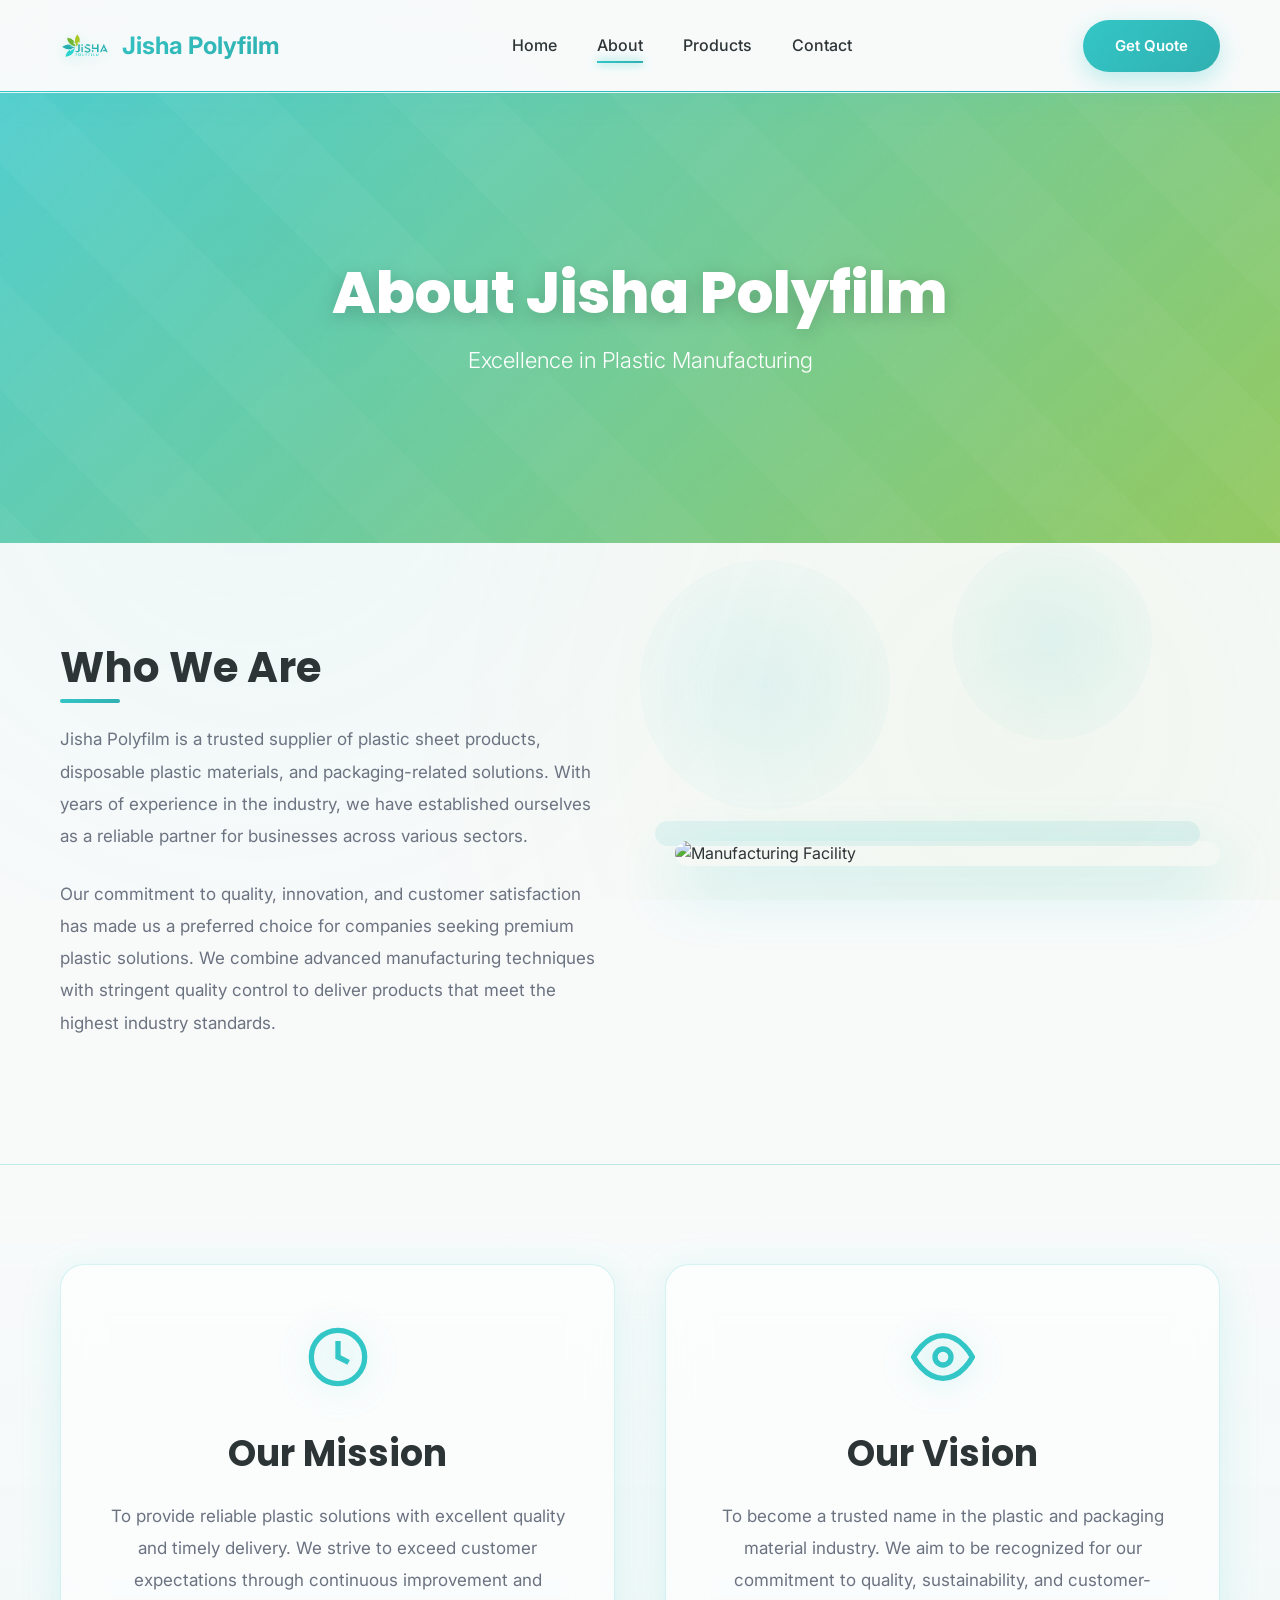
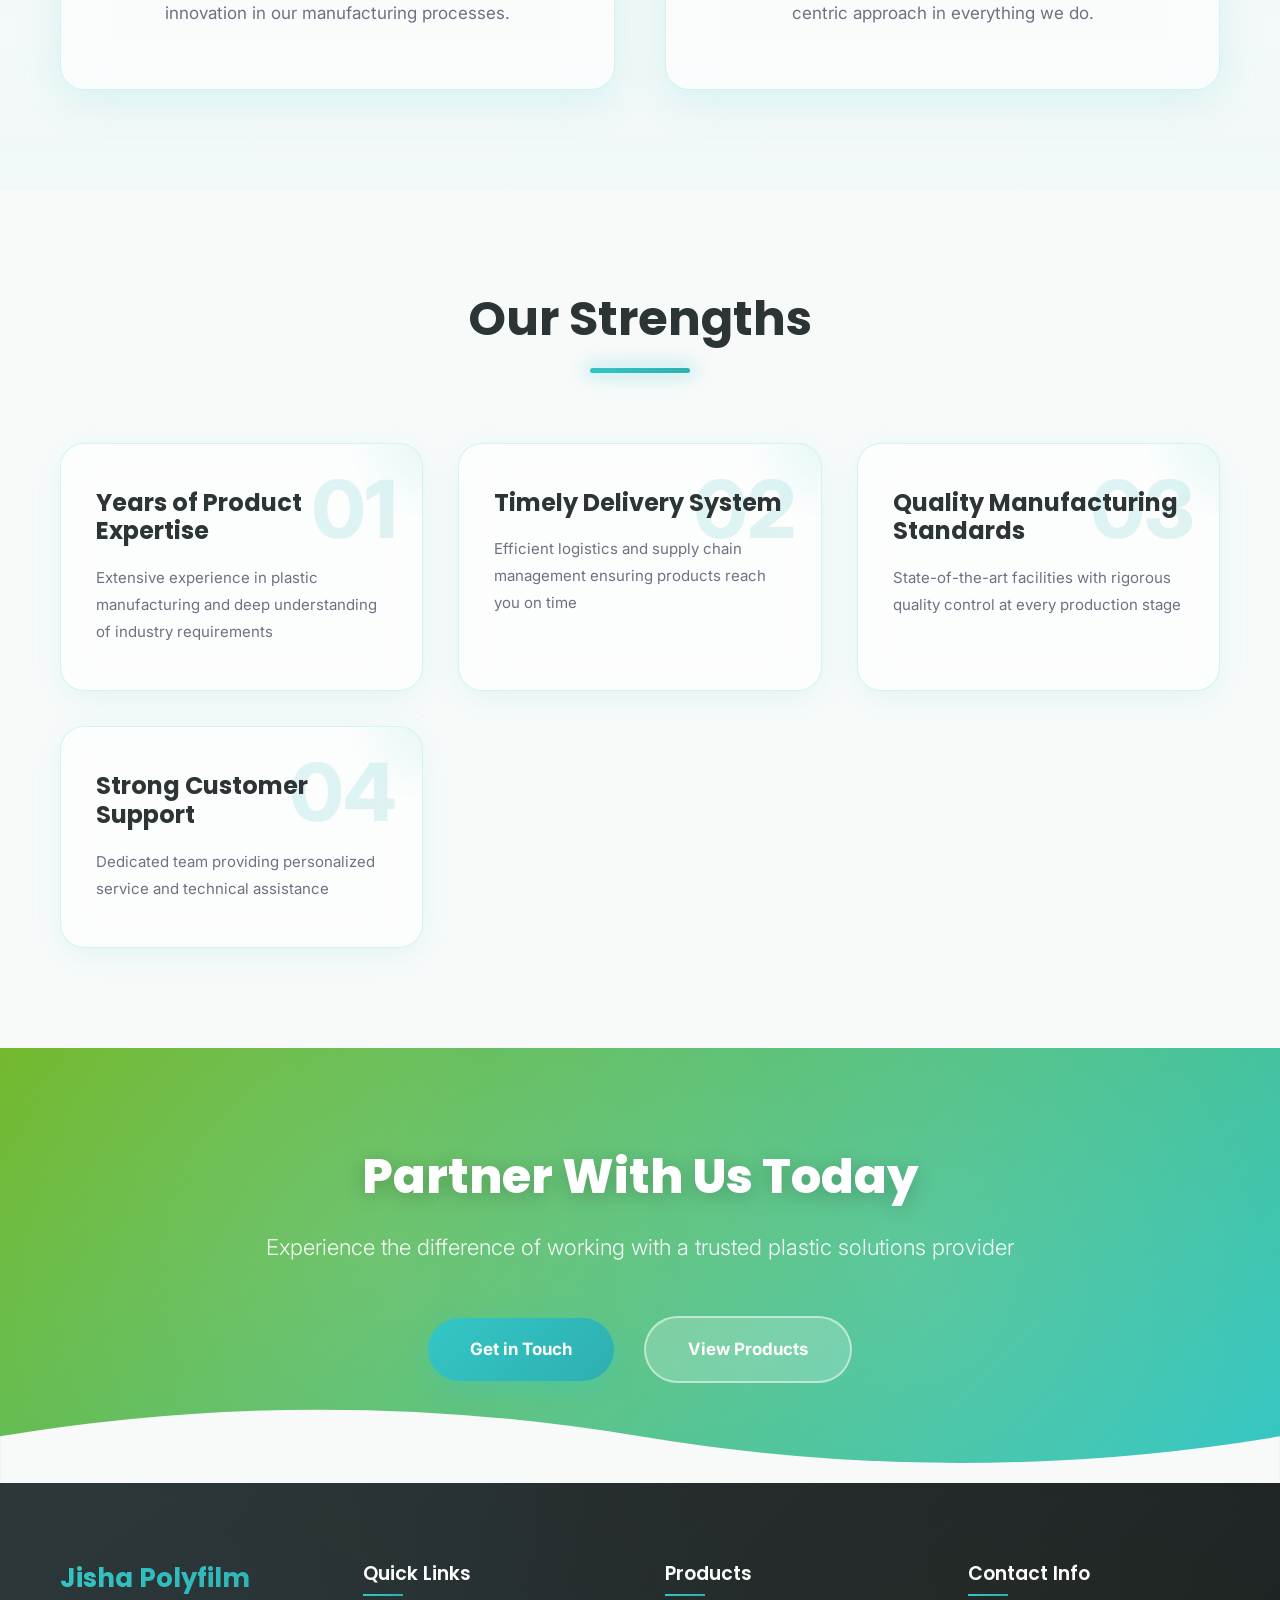
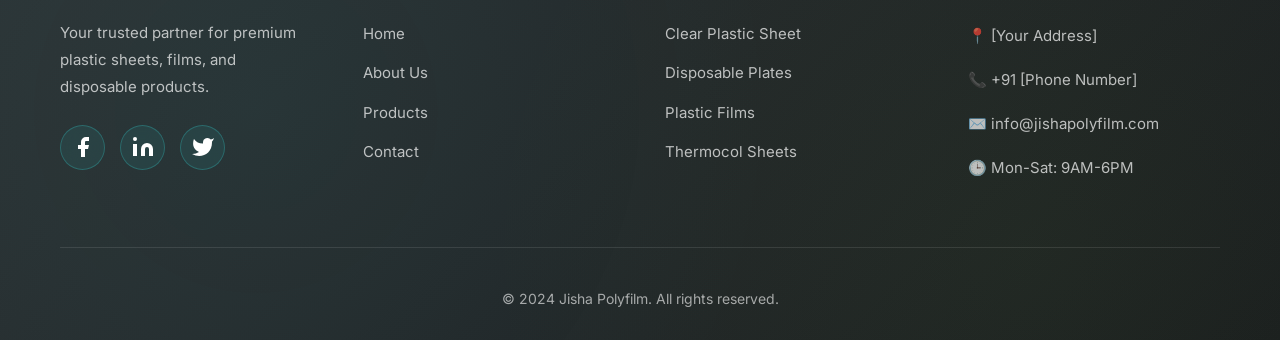
==== about.html @ 2f0fa909 "first commit" ====
<!DOCTYPE html>
<html lang="en">
<head>
    <meta charset="UTF-8">
    <meta name="viewport" content="width=device-width, initial-scale=1.0">
    <meta name="description" content="About Jisha Polyfilm - Trusted supplier of plastic sheets and disposable products">
    <title>About Us - Jisha Polyfilm</title>
    <link rel="stylesheet" href="css/style.css">
    <link rel="preconnect" href="https://fonts.googleapis.com">
    <link rel="preconnect" href="https://fonts.gstatic.com" crossorigin>
    <link href="https://fonts.googleapis.com/css2?family=Poppins:wght@300;400;500;600;700&family=Inter:wght@300;400;500;600&display=swap" rel="stylesheet">
</head>
<body>
    <!-- Floating Background Shapes -->
    <div class="floating-shapes">
        <div class="shape"></div>
        <div class="shape"></div>
        <div class="shape"></div>
    </div>

    <!-- Header -->
    <header class="header" id="header">
        <div class="container">
            <div class="nav-wrapper">
                <div class="logo">
                    <img src="images/logo.png" alt="Jisha Polyfilm Logo">
                    <span>Jisha Polyfilm</span>
                </div>
                <nav class="nav" id="nav">
                    <ul class="nav-list">
                        <li><a href="index.html">Home</a></li>
                        <li><a href="about.html" class="active">About</a></li>
                        <li><a href="products.html">Products</a></li>
                        <li><a href="contact.html">Contact</a></li>
                    </ul>
                </nav>
                <a href="contact.html" class="btn btn-primary">Get Quote</a>
                <button class="mobile-toggle" id="mobileToggle">
                    <span></span>
                    <span></span>
                    <span></span>
                </button>
            </div>
        </div>
    </header>

    <!-- About Banner -->
    <section class="page-banner">
        <div class="banner-overlay"></div>
        <div class="container">
            <h1 class="banner-title">About Jisha Polyfilm</h1>
            <p class="banner-subtitle">Excellence in Plastic Manufacturing</p>
        </div>
    </section>

    <!-- Company Introduction -->
    <section class="about-intro section">
        <div class="container">
            <div class="about-intro-content">
                <div class="about-intro-text">
                    <h2>Who We Are</h2>
                    <p>Jisha Polyfilm is a trusted supplier of plastic sheet products, disposable plastic materials, and packaging-related solutions. With years of experience in the industry, we have established ourselves as a reliable partner for businesses across various sectors.</p>
                    <p>Our commitment to quality, innovation, and customer satisfaction has made us a preferred choice for companies seeking premium plastic solutions. We combine advanced manufacturing techniques with stringent quality control to deliver products that meet the highest industry standards.</p>
                </div>
                <div class="about-intro-image">
                    <img src="https://images.unsplash.com/photo-1581091226825-a6a2a5aee158?w=600&h=400&fit=crop" alt="Manufacturing Facility" loading="lazy">
                </div>
            </div>
        </div>
    </section>

    <!-- Mission Section -->
    <section class="mission-section section section-gray">
        <div class="container">
            <div class="mission-vision-grid">
                <div class="mission-card">
                    <div class="mv-icon">
                        <svg width="64" height="64" viewBox="0 0 24 24" fill="none" stroke="currentColor" stroke-width="2">
                            <circle cx="12" cy="12" r="10"/>
                            <path d="M12 6v6l4 2"/>
                        </svg>
                    </div>
                    <h2>Our Mission</h2>
                    <p>To provide reliable plastic solutions with excellent quality and timely delivery. We strive to exceed customer expectations through continuous improvement and innovation in our manufacturing processes.</p>
                </div>
                <div class="mission-card">
                    <div class="mv-icon">
                        <svg width="64" height="64" viewBox="0 0 24 24" fill="none" stroke="currentColor" stroke-width="2">
                            <path d="M1 12s4-8 11-8 11 8 11 8-4 8-11 8-11-8-11-8z"/>
                            <circle cx="12" cy="12" r="3"/>
                        </svg>
                    </div>
                    <h2>Our Vision</h2>
                    <p>To become a trusted name in the plastic and packaging material industry. We aim to be recognized for our commitment to quality, sustainability, and customer-centric approach in everything we do.</p>
                </div>
            </div>
        </div>
    </section>

    <!-- Company Strengths -->
    <section class="strengths-section section">
        <div class="container">
            <div class="section-header">
                <h2 class="section-title">Our Strengths</h2>
                <div class="section-divider"></div>
            </div>
            <div class="strengths-grid">
                <div class="strength-card">
                    <div class="strength-number">01</div>
                    <h3>Years of Product Expertise</h3>
                    <p>Extensive experience in plastic manufacturing and deep understanding of industry requirements</p>
                </div>
                <div class="strength-card">
                    <div class="strength-number">02</div>
                    <h3>Timely Delivery System</h3>
                    <p>Efficient logistics and supply chain management ensuring products reach you on time</p>
                </div>
                <div class="strength-card">
                    <div class="strength-number">03</div>
                    <h3>Quality Manufacturing Standards</h3>
                    <p>State-of-the-art facilities with rigorous quality control at every production stage</p>
                </div>
                <div class="strength-card">
                    <div class="strength-number">04</div>
                    <h3>Strong Customer Support</h3>
                    <p>Dedicated team providing personalized service and technical assistance</p>
                </div>
            </div>
        </div>
    </section>

    <!-- CTA Section -->
    <section class="cta-section">
        <div class="container">
            <div class="cta-content">
                <h2>Partner With Us Today</h2>
                <p>Experience the difference of working with a trusted plastic solutions provider</p>
                <div class="cta-buttons">
                    <a href="contact.html" class="btn btn-primary btn-lg">Get in Touch</a>
                    <a href="products.html" class="btn btn-secondary btn-lg">View Products</a>
                </div>
            </div>
        </div>
    </section>

    <!-- Footer -->
    <footer class="footer">
        <div class="container">
            <div class="footer-content">
                <div class="footer-col">
                    <h3>Jisha Polyfilm</h3>
                    <p>Your trusted partner for premium plastic sheets, films, and disposable products.</p>
                    <div class="social-links">
                        <a href="#" aria-label="Facebook">
                            <svg width="24" height="24" viewBox="0 0 24 24" fill="currentColor">
                                <path d="M18 2h-3a5 5 0 0 0-5 5v3H7v4h3v8h4v-8h3l1-4h-4V7a1 1 0 0 1 1-1h3z"/>
                            </svg>
                        </a>
                        <a href="#" aria-label="LinkedIn">
                            <svg width="24" height="24" viewBox="0 0 24 24" fill="currentColor">
                                <path d="M16 8a6 6 0 0 1 6 6v7h-4v-7a2 2 0 0 0-2-2 2 2 0 0 0-2 2v7h-4v-7a6 6 0 0 1 6-6z"/>
                                <rect x="2" y="9" width="4" height="12"/>
                                <circle cx="4" cy="4" r="2"/>
                            </svg>
                        </a>
                        <a href="#" aria-label="Twitter">
                            <svg width="24" height="24" viewBox="0 0 24 24" fill="currentColor">
                                <path d="M23 3a10.9 10.9 0 0 1-3.14 1.53 4.48 4.48 0 0 0-7.86 3v1A10.66 10.66 0 0 1 3 4s-4 9 5 13a11.64 11.64 0 0 1-7 2c9 5 20 0 20-11.5a4.5 4.5 0 0 0-.08-.83A7.72 7.72 0 0 0 23 3z"/>
                            </svg>
                        </a>
                    </div>
                </div>
                <div class="footer-col">
                    <h4>Quick Links</h4>
                    <ul>
                        <li><a href="index.html">Home</a></li>
                        <li><a href="about.html">About Us</a></li>
                        <li><a href="products.html">Products</a></li>
                        <li><a href="contact.html">Contact</a></li>
                    </ul>
                </div>
                <div class="footer-col">
                    <h4>Products</h4>
                    <ul>
                        <li><a href="products.html">Clear Plastic Sheet</a></li>
                        <li><a href="products.html">Disposable Plates</a></li>
                        <li><a href="products.html">Plastic Films</a></li>
                        <li><a href="products.html">Thermocol Sheets</a></li>
                    </ul>
                </div>
                <div class="footer-col">
                    <h4>Contact Info</h4>
                    <ul class="contact-info">
                        <li>📍 [Your Address]</li>
                        <li>📞 +91 [Phone Number]</li>
                        <li>✉️ info@jishapolyfilm.com</li>
                        <li>🕒 Mon-Sat: 9AM-6PM</li>
                    </ul>
                </div>
            </div>
            <div class="footer-bottom">
                <p>&copy; 2024 Jisha Polyfilm. All rights reserved.</p>
            </div>
        </div>
    </footer>

    <script src="js/main.js"></script>
</body>
</html>
---- css/style.css ----
/* Reset and Base Styles */
* {
    margin: 0;
    padding: 0;
    box-sizing: border-box;
}

:root {
    --fresh-teal: #33C6C6;
    --deep-aqua: #2FAFB0;
    --leaf-green: #73B92D;
    --lime-green: #A9C91D;
    --soft-white: #F8FAFA;
    --industrial-dark: #2D3436;
    --text-light: #6b7280;
    --gradient-1: linear-gradient(135deg, #33C6C6, #2FAFB0);
    --gradient-2: linear-gradient(135deg, #73B92D, #33C6C6);
    --gradient-3: linear-gradient(135deg, #2FAFB0, #A9C91D);
    --shadow-teal: 0 10px 40px rgba(51, 198, 198, 0.2);
    --shadow-glow: 0 0 30px rgba(51, 198, 198, 0.3);
    --transition: all 0.4s cubic-bezier(0.4, 0, 0.2, 1);
    --transition-smooth: all 0.6s cubic-bezier(0.34, 1.56, 0.64, 1);
}

body {
    font-family: 'Inter', -apple-system, BlinkMacSystemFont, 'Segoe UI', sans-serif;
    line-height: 1.6;
    color: var(--industrial-dark);
    background-color: var(--soft-white);
    overflow-x: hidden;
    position: relative;
}

body::before {
    content: '';
    position: fixed;
    top: 0;
    left: 0;
    width: 100%;
    height: 100%;
    background: 
        radial-gradient(circle at 20% 50%, rgba(51, 198, 198, 0.05) 0%, transparent 50%),
        radial-gradient(circle at 80% 80%, rgba(115, 185, 45, 0.05) 0%, transparent 50%);
    pointer-events: none;
    z-index: 0;
}

h1, h2, h3, h4, h5, h6 {
    font-family: 'Poppins', sans-serif;
    font-weight: 600;
    line-height: 1.2;
    color: var(--industrial-dark);
}

img {
    max-width: 100%;
    height: auto;
    display: block;
}

a {
    text-decoration: none;
    color: inherit;
    transition: var(--transition);
}

ul {
    list-style: none;
}

/* Glassmorphism Base */
.glass {
    background: rgba(255, 255, 255, 0.7);
    backdrop-filter: blur(20px);
    -webkit-backdrop-filter: blur(20px);
    border: 1px solid rgba(255, 255, 255, 0.3);
    box-shadow: 0 8px 32px rgba(51, 198, 198, 0.1);
}

.glass-teal {
    background: rgba(51, 198, 198, 0.1);
    backdrop-filter: blur(20px);
    -webkit-backdrop-filter: blur(20px);
    border: 1px solid rgba(51, 198, 198, 0.2);
}

/* Floating Background Shapes */
.floating-shapes {
    position: fixed;
    top: 0;
    left: 0;
    width: 100%;
    height: 100%;
    pointer-events: none;
    z-index: 0;
    overflow: hidden;
}

.shape {
    position: absolute;
    border-radius: 50%;
    background: radial-gradient(circle, rgba(51, 198, 198, 0.1), transparent);
    animation: float 20s infinite ease-in-out;
}

.shape:nth-child(1) {
    width: 300px;
    height: 300px;
    top: 10%;
    left: 10%;
    animation-delay: 0s;
}

.shape:nth-child(2) {
    width: 200px;
    height: 200px;
    top: 60%;
    right: 10%;
    animation-delay: 5s;
}

.shape:nth-child(3) {
    width: 250px;
    height: 250px;
    bottom: 10%;
    left: 50%;
    animation-delay: 10s;
}

@keyframes float {
    0%, 100% {
        transform: translate(0, 0) scale(1);
        opacity: 0.3;
    }
    50% {
        transform: translate(50px, 50px) scale(1.1);
        opacity: 0.6;
    }
}

/* Container */
.container {
    max-width: 1200px;
    margin: 0 auto;
    padding: 0 20px;
}

/* Buttons */
.btn {
    display: inline-block;
    padding: 14px 32px;
    border-radius: 50px;
    font-weight: 600;
    font-size: 15px;
    cursor: pointer;
    border: none;
    transition: var(--transition);
    text-align: center;
    position: relative;
    overflow: hidden;
    z-index: 1;
}

.btn::before {
    content: '';
    position: absolute;
    top: 50%;
    left: 50%;
    width: 0;
    height: 0;
    border-radius: 50%;
    background: rgba(255, 255, 255, 0.3);
    transform: translate(-50%, -50%);
    transition: width 0.6s, height 0.6s;
    z-index: -1;
}

.btn:hover::before {
    width: 300px;
    height: 300px;
}

.btn-primary {
    background: var(--gradient-1);
    color: white;
    box-shadow: 0 8px 25px rgba(51, 198, 198, 0.3);
}

.btn-primary:hover {
    transform: translateY(-3px);
    box-shadow: 0 12px 35px rgba(51, 198, 198, 0.4);
}

.btn-secondary {
    background: rgba(255, 255, 255, 0.2);
    color: white;
    border: 2px solid rgba(255, 255, 255, 0.5);
    backdrop-filter: blur(10px);
}

.btn-secondary:hover {
    background: rgba(255, 255, 255, 0.3);
    border-color: white;
    transform: translateY(-3px);
}

.btn-outline {
    background: transparent;
    color: var(--fresh-teal);
    border: 2px solid var(--fresh-teal);
}

.btn-outline:hover {
    background: var(--gradient-1);
    color: white;
    border-color: transparent;
    box-shadow: var(--shadow-teal);
}

.btn-small {
    padding: 10px 24px;
    font-size: 14px;
}

.btn-lg {
    padding: 18px 42px;
    font-size: 17px;
    font-weight: 700;
}

/* Header */
.header {
    background: rgba(248, 250, 250, 0.8);
    backdrop-filter: blur(20px);
    -webkit-backdrop-filter: blur(20px);
    box-shadow: 0 4px 30px rgba(51, 198, 198, 0.1);
    position: sticky;
    top: 0;
    z-index: 1000;
    transition: var(--transition);
    border-bottom: 1px solid rgba(51, 198, 198, 0.1);
}

.header::before {
    content: '';
    position: absolute;
    bottom: 0;
    left: 0;
    width: 100%;
    height: 1px;
    background: var(--gradient-1);
    opacity: 0;
    transition: var(--transition);
}

.header:hover::before {
    opacity: 1;
}

.nav-wrapper {
    display: flex;
    align-items: center;
    justify-content: space-between;
    padding: 20px 0;
    position: relative;
    z-index: 1;
}

.logo {
    display: flex;
    align-items: center;
    gap: 12px;
    font-size: 24px;
    font-weight: 700;
    background: var(--gradient-1);
    -webkit-background-clip: text;
    -webkit-text-fill-color: transparent;
    background-clip: text;
    transition: var(--transition);
}

.logo:hover {
    transform: scale(1.05);
}

.logo img {
    width: 50px;
    height: 50px;
    object-fit: contain;
    filter: drop-shadow(0 4px 8px rgba(51, 198, 198, 0.3));
    transition: var(--transition);
}

.logo:hover img {
    filter: drop-shadow(0 6px 12px rgba(51, 198, 198, 0.5));
}

.nav-list {
    display: flex;
    gap: 40px;
    align-items: center;
}

.nav-list a {
    color: var(--industrial-dark);
    font-weight: 500;
    position: relative;
    padding: 8px 0;
    transition: var(--transition);
}

.nav-list a::before {
    content: '';
    position: absolute;
    bottom: 0;
    left: 50%;
    width: 0;
    height: 2px;
    background: var(--gradient-1);
    transform: translateX(-50%);
    transition: var(--transition);
}

.nav-list a::after {
    content: '';
    position: absolute;
    bottom: 0;
    left: 50%;
    width: 0;
    height: 2px;
    background: var(--gradient-1);
    transform: translateX(-50%);
    box-shadow: 0 0 10px var(--fresh-teal);
    transition: var(--transition);
    opacity: 0;
}

.nav-list a:hover::before,
.nav-list a.active::before {
    width: 100%;
}

.nav-list a:hover::after,
.nav-list a.active::after {
    width: 100%;
    opacity: 1;
}

.nav-list a:hover {
    color: var(--fresh-teal);
    transform: translateY(-2px);
}

.mobile-toggle {
    display: none;
    flex-direction: column;
    gap: 5px;
    background: none;
    border: none;
    cursor: pointer;
}

.mobile-toggle span {
    width: 25px;
    height: 3px;
    background-color: var(--dark-gray);
    transition: var(--transition);
}

/* Premium Hero Section */
.hero-premium {
    position: relative;
    min-height: 100vh;
    display: flex;
    align-items: center;
    background: linear-gradient(135deg, #1a1d1f 0%, #2D3436 50%, #1a1d1f 100%);
    overflow: hidden;
    padding: 140px 0 100px;
}

@media (min-height: 900px) {
    .hero-premium {
        padding: 160px 0 120px;
    }
}

@media (max-height: 700px) {
    .hero-premium {
        padding: 120px 0 80px;
        min-height: auto;
    }
}

/* Hero Background Layer */
.hero-bg-layer {
    position: absolute;
    top: 0;
    left: 0;
    width: 100%;
    height: 100%;
    background: 
        radial-gradient(circle at 20% 30%, rgba(51, 198, 198, 0.15) 0%, transparent 50%),
        radial-gradient(circle at 80% 70%, rgba(115, 185, 45, 0.12) 0%, transparent 50%),
        radial-gradient(circle at 50% 50%, rgba(47, 175, 176, 0.08) 0%, transparent 60%);
    animation: bgPulse 15s ease-in-out infinite;
    z-index: 1;
}

@keyframes bgPulse {
    0%, 100% { opacity: 0.6; }
    50% { opacity: 1; }
}

/* Floating Transparent Film Shapes */
.hero-floating-shapes {
    position: absolute;
    top: 0;
    left: 0;
    width: 100%;
    height: 100%;
    z-index: 2;
    pointer-events: none;
}

.floating-film {
    position: absolute;
    background: linear-gradient(135deg, rgba(51, 198, 198, 0.1), rgba(115, 185, 45, 0.08));
    backdrop-filter: blur(40px);
    border-radius: 50%;
    border: 1px solid rgba(51, 198, 198, 0.2);
    box-shadow: 0 8px 32px rgba(51, 198, 198, 0.15);
}

.film-1 {
    width: 400px;
    height: 400px;
    top: -100px;
    right: 10%;
    animation: floatFilm1 20s ease-in-out infinite;
}

.film-2 {
    width: 300px;
    height: 300px;
    bottom: -80px;
    left: 5%;
    animation: floatFilm2 18s ease-in-out infinite;
}

.film-3 {
    width: 250px;
    height: 250px;
    top: 40%;
    right: -50px;
    animation: floatFilm3 22s ease-in-out infinite;
}

.film-4 {
    width: 350px;
    height: 350px;
    top: 20%;
    left: -100px;
    animation: floatFilm4 25s ease-in-out infinite;
}

@keyframes floatFilm1 {
    0%, 100% { transform: translate(0, 0) rotate(0deg); }
    50% { transform: translate(30px, 50px) rotate(10deg); }
}

@keyframes floatFilm2 {
    0%, 100% { transform: translate(0, 0) rotate(0deg); }
    50% { transform: translate(-40px, -30px) rotate(-8deg); }
}

@keyframes floatFilm3 {
    0%, 100% { transform: translate(0, 0) rotate(0deg); }
    50% { transform: translate(-25px, 40px) rotate(12deg); }
}

@keyframes floatFilm4 {
    0%, 100% { transform: translate(0, 0) rotate(0deg); }
    50% { transform: translate(50px, -35px) rotate(-10deg); }
}

/* Animated Wave Container */
.hero-wave-container {
    position: absolute;
    bottom: 0;
    left: 0;
    width: 100%;
    height: 60%;
    z-index: 3;
    pointer-events: none;
}

.hero-wave {
    width: 100%;
    height: 100%;
}

.wave-path {
    animation: waveFlow 15s ease-in-out infinite;
    transform-origin: center;
}

.wave-1 {
    animation-delay: 0s;
}

.wave-2 {
    animation-delay: -5s;
}

@keyframes waveFlow {
    0%, 100% {
        d: path("M0,200 Q300,100 600,200 T1200,200 L1200,600 L0,600 Z");
    }
    50% {
        d: path("M0,250 Q300,150 600,250 T1200,250 L1200,600 L0,600 Z");
    }
}

/* Particle System */
.hero-particles {
    position: absolute;
    top: 0;
    left: 0;
    width: 100%;
    height: 100%;
    z-index: 4;
    pointer-events: none;
}

.particle {
    position: absolute;
    width: 4px;
    height: 4px;
    background: radial-gradient(circle, rgba(51, 198, 198, 0.8), transparent);
    border-radius: 50%;
    animation: particleFloat 20s linear infinite;
}

.particle:nth-child(1) { left: 10%; animation-delay: 0s; }
.particle:nth-child(2) { left: 20%; animation-delay: -3s; }
.particle:nth-child(3) { left: 30%; animation-delay: -6s; }
.particle:nth-child(4) { left: 40%; animation-delay: -9s; }
.particle:nth-child(5) { left: 60%; animation-delay: -12s; }
.particle:nth-child(6) { left: 70%; animation-delay: -15s; }
.particle:nth-child(7) { left: 80%; animation-delay: -18s; }
.particle:nth-child(8) { left: 90%; animation-delay: -21s; }

@keyframes particleFloat {
    0% {
        transform: translateY(100vh) scale(0);
        opacity: 0;
    }
    10% {
        opacity: 1;
    }
    90% {
        opacity: 1;
    }
    100% {
        transform: translateY(-100px) scale(1);
        opacity: 0;
    }
}

/* Hero Premium Wrapper */
.hero-premium-wrapper {
    display: grid;
    grid-template-columns: 1.2fr 1fr;
    gap: 80px;
    align-items: center;
    position: relative;
    z-index: 5;
    max-width: 100%;
}

/* Hero Glass Card */
.hero-glass-card {
    background: rgba(255, 255, 255, 0.05);
    backdrop-filter: blur(30px);
    -webkit-backdrop-filter: blur(30px);
    border: 1px solid rgba(255, 255, 255, 0.1);
    border-radius: 32px;
    padding: 45px 40px;
    box-shadow: 
        0 8px 32px rgba(0, 0, 0, 0.3),
        inset 0 1px 0 rgba(255, 255, 255, 0.1);
    position: relative;
    overflow: hidden;
    animation: fadeInLeft 1s ease-out;
    max-width: 100%;
    width: 100%;
    margin: 0;
}

@media (min-height: 900px) {
    .hero-glass-card {
        padding: 55px 50px;
    }
}

.hero-glass-card::before {
    content: '';
    position: absolute;
    top: 0;
    left: 0;
    width: 100%;
    height: 100%;
    background: linear-gradient(135deg, rgba(51, 198, 198, 0.1) 0%, transparent 50%);
    pointer-events: none;
}

@keyframes fadeInLeft {
    from {
        opacity: 0;
        transform: translateX(-50px);
    }
    to {
        opacity: 1;
        transform: translateX(0);
    }
}

/* Hero Badge */
.hero-badge {
    display: inline-flex;
    align-items: center;
    gap: 8px;
    background: rgba(51, 198, 198, 0.15);
    backdrop-filter: blur(10px);
    border: 1px solid rgba(51, 198, 198, 0.3);
    padding: 8px 18px;
    border-radius: 50px;
    font-size: 13px;
    font-weight: 600;
    color: var(--fresh-teal);
    margin-bottom: 20px;
    animation: fadeInUp 1s ease-out 0.2s both;
}

.badge-icon {
    font-size: 16px;
    animation: rotate 3s linear infinite;
}

@keyframes rotate {
    from { transform: rotate(0deg); }
    to { transform: rotate(360deg); }
}

/* Hero Premium Title */
.hero-premium-title {
    font-size: 50px;
    font-weight: 800;
    line-height: 1.1;
    margin-bottom: 20px;
    color: white;
    letter-spacing: -1px;
}

@media (min-height: 900px) {
    .hero-premium-title {
        font-size: 56px;
        margin-bottom: 25px;
    }
}

.title-line {
    display: block;
    animation: fadeInUp 1s ease-out both;
}

.title-line:nth-child(1) { animation-delay: 0.3s; }
.title-line:nth-child(2) { animation-delay: 0.4s; }
.title-line:nth-child(3) { animation-delay: 0.5s; }

.title-highlight {
    background: var(--gradient-1);
    -webkit-background-clip: text;
    -webkit-text-fill-color: transparent;
    background-clip: text;
    position: relative;
}

/* Hero Premium Subtitle */
.hero-premium-subtitle {
    font-size: 17px;
    line-height: 1.6;
    color: rgba(255, 255, 255, 0.7);
    margin-bottom: 28px;
    max-width: 600px;
    animation: fadeInUp 1s ease-out 0.6s both;
}

@media (min-height: 900px) {
    .hero-premium-subtitle {
        font-size: 18px;
        line-height: 1.7;
        margin-bottom: 35px;
    }
}

/* Premium Buttons */
.hero-premium-buttons {
    display: flex;
    gap: 18px;
    margin-bottom: 32px;
    flex-wrap: wrap;
    animation: fadeInUp 1s ease-out 0.7s both;
}

@media (min-height: 900px) {
    .hero-premium-buttons {
        gap: 20px;
        margin-bottom: 40px;
    }
}

.btn-premium {
    display: inline-flex;
    align-items: center;
    gap: 12px;
    padding: 18px 36px;
    border-radius: 50px;
    font-size: 16px;
    font-weight: 600;
    transition: var(--transition);
    position: relative;
    overflow: hidden;
    cursor: pointer;
}

.btn-premium::before {
    content: '';
    position: absolute;
    top: 50%;
    left: 50%;
    width: 0;
    height: 0;
    border-radius: 50%;
    background: rgba(255, 255, 255, 0.2);
    transform: translate(-50%, -50%);
    transition: width 0.6s, height 0.6s;
}

.btn-premium:hover::before {
    width: 400px;
    height: 400px;
}

.btn-premium-primary {
    background: var(--gradient-1);
    color: white;
    border: none;
    box-shadow: 0 10px 30px rgba(51, 198, 198, 0.4);
}

.btn-premium-primary:hover {
    transform: translateY(-3px);
    box-shadow: 0 15px 40px rgba(51, 198, 198, 0.5);
}

.btn-premium-secondary {
    background: rgba(255, 255, 255, 0.1);
    backdrop-filter: blur(10px);
    color: white;
    border: 2px solid rgba(255, 255, 255, 0.3);
}

.btn-premium-secondary:hover {
    background: rgba(255, 255, 255, 0.2);
    border-color: rgba(255, 255, 255, 0.5);
    transform: translateY(-3px);
}

.btn-text {
    position: relative;
    z-index: 1;
}

.btn-icon {
    position: relative;
    z-index: 1;
    font-size: 20px;
    transition: var(--transition);
}

.btn-premium:hover .btn-icon {
    transform: translateX(5px);
}

/* Hero Stats */
.hero-stats {
    display: flex;
    align-items: center;
    gap: 30px;
    animation: fadeInUp 1s ease-out 0.8s both;
}

.stat-item {
    text-align: center;
}

.stat-number {
    font-size: 32px;
    font-weight: 800;
    background: var(--gradient-1);
    -webkit-background-clip: text;
    -webkit-text-fill-color: transparent;
    background-clip: text;
    margin-bottom: 5px;
}

.stat-label {
    font-size: 13px;
    color: rgba(255, 255, 255, 0.6);
    text-transform: uppercase;
    letter-spacing: 1px;
}

.stat-divider {
    width: 1px;
    height: 40px;
    background: rgba(255, 255, 255, 0.2);
}

/* Animations */
@keyframes fadeInUp {
    from {
        opacity: 0;
        transform: translateY(30px);
    }
    to {
        opacity: 1;
        transform: translateY(0);
    }
}

.animate-fade-in {
    animation: fadeInUp 0.8s ease-out;
}

.animate-fade-in-delay {
    animation: fadeInUp 0.8s ease-out 0.2s both;
}

.animate-fade-in-delay-2 {
    animation: fadeInUp 0.8s ease-out 0.4s both;
}

/* Section Styles */
.section {
    padding: 100px 0;
    position: relative;
    z-index: 1;
}

.section-gray {
    background: linear-gradient(180deg, var(--soft-white) 0%, rgba(51, 198, 198, 0.03) 100%);
    position: relative;
}

.section-gray::before {
    content: '';
    position: absolute;
    top: 0;
    left: 0;
    width: 100%;
    height: 1px;
    background: var(--gradient-1);
    opacity: 0.3;
}

.section-header {
    text-align: center;
    margin-bottom: 70px;
    position: relative;
}

.section-title {
    font-size: 48px;
    margin-bottom: 20px;
    color: var(--industrial-dark);
    font-weight: 700;
    position: relative;
    display: inline-block;
}

.section-title::after {
    content: '';
    position: absolute;
    bottom: -10px;
    left: 50%;
    transform: translateX(-50%);
    width: 0;
    height: 3px;
    background: var(--gradient-1);
    transition: var(--transition);
}

.section-header:hover .section-title::after {
    width: 100%;
}

.section-divider {
    width: 100px;
    height: 5px;
    background: var(--gradient-1);
    margin: 0 auto 25px;
    border-radius: 10px;
    position: relative;
    box-shadow: 0 0 20px rgba(51, 198, 198, 0.4);
}

.section-divider::before {
    content: '';
    position: absolute;
    top: 50%;
    left: 50%;
    transform: translate(-50%, -50%);
    width: 120%;
    height: 120%;
    background: var(--gradient-1);
    filter: blur(10px);
    opacity: 0.3;
    z-index: -1;
}

.section-description {
    font-size: 19px;
    color: var(--text-light);
    max-width: 750px;
    margin: 0 auto;
    line-height: 1.8;
}

/* About Preview */
.about-content {
    text-align: center;
    max-width: 900px;
    margin: 0 auto;
    padding: 50px;
    background: rgba(255, 255, 255, 0.5);
    backdrop-filter: blur(20px);
    -webkit-backdrop-filter: blur(20px);
    border-radius: 24px;
    border: 1px solid rgba(51, 198, 198, 0.2);
    box-shadow: 0 10px 40px rgba(51, 198, 198, 0.1);
}

.about-text {
    font-size: 19px;
    line-height: 1.9;
    color: var(--text-light);
    margin-bottom: 35px;
}

/* Product Grid */
.product-grid {
    display: grid;
    grid-template-columns: repeat(auto-fit, minmax(340px, 1fr));
    gap: 35px;
}

.product-card {
    background: rgba(255, 255, 255, 0.6);
    backdrop-filter: blur(20px);
    -webkit-backdrop-filter: blur(20px);
    border-radius: 24px;
    overflow: hidden;
    border: 1px solid rgba(51, 198, 198, 0.2);
    box-shadow: 0 8px 32px rgba(51, 198, 198, 0.15);
    transition: var(--transition-smooth);
    position: relative;
}

.product-card::before {
    content: '';
    position: absolute;
    top: 0;
    left: 0;
    width: 100%;
    height: 100%;
    background: var(--gradient-1);
    opacity: 0;
    transition: var(--transition);
    z-index: 0;
}

.product-card:hover::before {
    opacity: 0.05;
}

.product-card:hover {
    transform: translateY(-12px) scale(1.02);
    box-shadow: 0 20px 60px rgba(51, 198, 198, 0.3);
    border-color: var(--fresh-teal);
}

.product-image {
    width: 100%;
    height: 280px;
    overflow: hidden;
    position: relative;
    z-index: 1;
}

.product-image::after {
    content: '';
    position: absolute;
    top: 0;
    left: 0;
    width: 100%;
    height: 100%;
    background: linear-gradient(180deg, transparent 0%, rgba(51, 198, 198, 0.1) 100%);
    opacity: 0;
    transition: var(--transition);
}

.product-card:hover .product-image::after {
    opacity: 1;
}

.product-image img {
    width: 100%;
    height: 100%;
    object-fit: cover;
    transition: var(--transition-smooth);
}

.product-card:hover .product-image img {
    transform: scale(1.15) rotate(2deg);
}

.product-info {
    padding: 30px;
    position: relative;
    z-index: 1;
}

.product-title {
    font-size: 24px;
    margin-bottom: 14px;
    color: var(--industrial-dark);
    font-weight: 700;
}

.product-description {
    font-size: 15px;
    color: var(--text-light);
    margin-bottom: 25px;
    line-height: 1.7;
}

/* Features Grid */
.features-grid {
    display: grid;
    grid-template-columns: repeat(auto-fit, minmax(300px, 1fr));
    gap: 35px;
}

.feature-card {
    background: rgba(255, 255, 255, 0.5);
    backdrop-filter: blur(20px);
    -webkit-backdrop-filter: blur(20px);
    padding: 45px 35px;
    border-radius: 24px;
    text-align: center;
    border: 1px solid rgba(51, 198, 198, 0.2);
    box-shadow: 0 8px 32px rgba(51, 198, 198, 0.1);
    transition: var(--transition-smooth);
    position: relative;
    overflow: hidden;
}

.feature-card::before {
    content: '';
    position: absolute;
    top: -50%;
    left: -50%;
    width: 200%;
    height: 200%;
    background: radial-gradient(circle, rgba(51, 198, 198, 0.1) 0%, transparent 70%);
    opacity: 0;
    transition: var(--transition);
}

.feature-card:hover::before {
    opacity: 1;
    animation: rotate 10s linear infinite;
}

@keyframes rotate {
    0% { transform: rotate(0deg); }
    100% { transform: rotate(360deg); }
}

.feature-card:hover {
    transform: translateY(-8px);
    box-shadow: 0 20px 50px rgba(51, 198, 198, 0.25);
    border-color: var(--fresh-teal);
}

.feature-icon {
    width: 90px;
    height: 90px;
    margin: 0 auto 25px;
    display: flex;
    align-items: center;
    justify-content: center;
    background: var(--gradient-1);
    border-radius: 50%;
    color: white;
    position: relative;
    z-index: 1;
    box-shadow: 0 10px 30px rgba(51, 198, 198, 0.3);
    transition: var(--transition-smooth);
}

.feature-card:hover .feature-icon {
    transform: scale(1.1) rotate(10deg);
    box-shadow: 0 15px 40px rgba(51, 198, 198, 0.5);
}

.feature-title {
    font-size: 22px;
    margin-bottom: 15px;
    color: var(--industrial-dark);
    font-weight: 700;
    position: relative;
    z-index: 1;
}

.feature-description {
    font-size: 15px;
    color: var(--text-light);
    line-height: 1.7;
    position: relative;
    z-index: 1;
}

/* Industries Grid */
.industries-grid {
    display: grid;
    grid-template-columns: repeat(auto-fit, minmax(280px, 1fr));
    gap: 30px;
}

.industry-card {
    background: rgba(255, 255, 255, 0.6);
    backdrop-filter: blur(15px);
    -webkit-backdrop-filter: blur(15px);
    padding: 40px 30px;
    border-radius: 20px;
    border: 1px solid rgba(51, 198, 198, 0.2);
    box-shadow: 0 8px 32px rgba(51, 198, 198, 0.1);
    transition: var(--transition-smooth);
    position: relative;
    overflow: hidden;
}

.industry-card::before {
    content: '';
    position: absolute;
    left: 0;
    top: 0;
    width: 5px;
    height: 0;
    background: var(--gradient-1);
    transition: var(--transition);
    box-shadow: 0 0 15px var(--fresh-teal);
}

.industry-card:hover::before {
    height: 100%;
}

.industry-card:hover {
    transform: translateX(8px);
    box-shadow: 0 15px 45px rgba(51, 198, 198, 0.25);
    border-color: var(--fresh-teal);
}

.industry-card h3 {
    font-size: 22px;
    margin-bottom: 12px;
    color: var(--industrial-dark);
    font-weight: 700;
    transition: var(--transition);
}

.industry-card:hover h3 {
    color: var(--fresh-teal);
}

.industry-card p {
    font-size: 15px;
    color: var(--text-light);
    line-height: 1.7;
}

/* Testimonials */
.testimonials-grid {
    display: grid;
    grid-template-columns: repeat(auto-fit, minmax(320px, 1fr));
    gap: 35px;
}

.testimonial-card {
    background: rgba(255, 255, 255, 0.6);
    backdrop-filter: blur(20px);
    -webkit-backdrop-filter: blur(20px);
    padding: 40px;
    border-radius: 24px;
    border: 1px solid rgba(51, 198, 198, 0.2);
    box-shadow: 0 8px 32px rgba(51, 198, 198, 0.1);
    transition: var(--transition-smooth);
    position: relative;
    overflow: hidden;
}

.testimonial-card::before {
    content: '"';
    position: absolute;
    top: 20px;
    left: 30px;
    font-size: 120px;
    font-family: Georgia, serif;
    color: var(--fresh-teal);
    opacity: 0.1;
    line-height: 1;
}

.testimonial-card:hover {
    transform: translateY(-8px);
    box-shadow: 0 20px 50px rgba(51, 198, 198, 0.25);
    border-color: var(--fresh-teal);
}

.testimonial-content {
    margin-bottom: 30px;
    position: relative;
    z-index: 1;
}

.testimonial-content p {
    font-size: 17px;
    line-height: 1.8;
    color: var(--text-light);
    font-style: italic;
}

.testimonial-author {
    position: relative;
    z-index: 1;
}

.testimonial-author h4 {
    font-size: 19px;
    margin-bottom: 6px;
    color: var(--industrial-dark);
    font-weight: 700;
}

.testimonial-author span {
    font-size: 14px;
    color: var(--fresh-teal);
    font-weight: 500;
}

/* CTA Section */
.cta-section {
    background: var(--gradient-2);
    padding: 100px 0;
    text-align: center;
    color: white;
    position: relative;
    overflow: hidden;
}

.cta-section::before {
    content: '';
    position: absolute;
    top: 0;
    left: 0;
    width: 100%;
    height: 100%;
    background: 
        radial-gradient(circle at 30% 50%, rgba(255, 255, 255, 0.1) 0%, transparent 50%),
        radial-gradient(circle at 70% 50%, rgba(255, 255, 255, 0.1) 0%, transparent 50%);
    animation: pulseGlow 6s ease-in-out infinite;
}

.cta-section::after {
    content: '';
    position: absolute;
    bottom: 0;
    left: 0;
    width: 100%;
    height: 100px;
    background: url("data:image/svg+xml,%3Csvg xmlns='http://www.w3.org/2000/svg' viewBox='0 0 1200 100'%3E%3Cpath fill='%23F8FAFA' d='M0,50 Q300,0 600,50 T1200,50 L1200,100 L0,100 Z'/%3E%3C/svg%3E");
    background-size: cover;
}

.cta-content {
    position: relative;
    z-index: 1;
}

.cta-content h2 {
    font-size: 48px;
    margin-bottom: 25px;
    color: white;
    font-weight: 800;
    text-shadow: 0 4px 20px rgba(0, 0, 0, 0.2);
}

.cta-content p {
    font-size: 22px;
    margin-bottom: 50px;
    opacity: 0.95;
    font-weight: 300;
}

.cta-buttons {
    display: flex;
    gap: 30px;
    justify-content: center;
    align-items: center;
    flex-wrap: wrap;
}

.cta-contact {
    display: flex;
    gap: 35px;
    flex-wrap: wrap;
    justify-content: center;
}

.cta-contact span {
    font-size: 17px;
    font-weight: 500;
    background: rgba(255, 255, 255, 0.15);
    backdrop-filter: blur(10px);
    padding: 12px 24px;
    border-radius: 50px;
    border: 1px solid rgba(255, 255, 255, 0.3);
    transition: var(--transition);
}

.cta-contact span:hover {
    background: rgba(255, 255, 255, 0.25);
    transform: translateY(-3px);
}

/* Footer */
.footer {
    background: linear-gradient(135deg, var(--industrial-dark) 0%, #1a1d1f 100%);
    color: white;
    padding: 80px 0 30px;
    position: relative;
    overflow: hidden;
}

.footer::before {
    content: '';
    position: absolute;
    top: 0;
    left: 0;
    width: 100%;
    height: 100%;
    background: 
        radial-gradient(circle at 20% 50%, rgba(51, 198, 198, 0.05) 0%, transparent 50%),
        radial-gradient(circle at 80% 80%, rgba(115, 185, 45, 0.05) 0%, transparent 50%);
    pointer-events: none;
}

.footer-content {
    display: grid;
    grid-template-columns: repeat(auto-fit, minmax(250px, 1fr));
    gap: 50px;
    margin-bottom: 50px;
    position: relative;
    z-index: 1;
}

.footer-col h3 {
    font-size: 26px;
    margin-bottom: 25px;
    color: white;
    font-weight: 700;
    background: var(--gradient-1);
    -webkit-background-clip: text;
    -webkit-text-fill-color: transparent;
    background-clip: text;
}

.footer-col h4 {
    font-size: 19px;
    margin-bottom: 25px;
    color: white;
    font-weight: 600;
    position: relative;
    padding-bottom: 10px;
}

.footer-col h4::after {
    content: '';
    position: absolute;
    bottom: 0;
    left: 0;
    width: 40px;
    height: 2px;
    background: var(--gradient-1);
}

.footer-col p {
    font-size: 15px;
    line-height: 1.8;
    color: rgba(255, 255, 255, 0.7);
    margin-bottom: 25px;
}

.footer-col ul li {
    margin-bottom: 14px;
}

.footer-col ul li a {
    color: rgba(255, 255, 255, 0.7);
    font-size: 15px;
    transition: var(--transition);
    display: inline-block;
}

.footer-col ul li a:hover {
    color: var(--fresh-teal);
    padding-left: 8px;
}

.contact-info li {
    color: rgba(255, 255, 255, 0.7);
    font-size: 15px;
    line-height: 2;
}

.social-links {
    display: flex;
    gap: 15px;
}

.social-links a {
    width: 45px;
    height: 45px;
    display: flex;
    align-items: center;
    justify-content: center;
    background: rgba(51, 198, 198, 0.1);
    backdrop-filter: blur(10px);
    border-radius: 50%;
    border: 1px solid rgba(51, 198, 198, 0.3);
    transition: var(--transition);
}

.social-links a:hover {
    background: var(--gradient-1);
    transform: translateY(-5px);
    box-shadow: 0 10px 25px rgba(51, 198, 198, 0.4);
}

.footer-bottom {
    text-align: center;
    padding-top: 40px;
    border-top: 1px solid rgba(255, 255, 255, 0.1);
    position: relative;
    z-index: 1;
}

.footer-bottom p {
    color: rgba(255, 255, 255, 0.6);
    font-size: 14px;
}

/* Page Banner */
.page-banner {
    position: relative;
    height: 450px;
    display: flex;
    align-items: center;
    justify-content: center;
    background: var(--gradient-2);
    background-image: url('https://images.unsplash.com/photo-1504328345606-18bbc8c9d7d1?w=1920&h=600&fit=crop');
    background-size: cover;
    background-position: center;
    overflow: hidden;
}

.page-banner::before {
    content: '';
    position: absolute;
    top: 0;
    left: 0;
    width: 100%;
    height: 100%;
    background: linear-gradient(135deg, rgba(51, 198, 198, 0.85) 0%, rgba(115, 185, 45, 0.75) 100%);
    z-index: 1;
}

.banner-overlay {
    position: absolute;
    top: 0;
    left: 0;
    width: 100%;
    height: 100%;
    z-index: 2;
}

.banner-overlay::before {
    content: '';
    position: absolute;
    width: 200%;
    height: 200%;
    top: -50%;
    left: -50%;
    background: 
        repeating-linear-gradient(
            45deg,
            transparent,
            transparent 80px,
            rgba(255, 255, 255, 0.03) 80px,
            rgba(255, 255, 255, 0.03) 160px
        );
    animation: slidePattern 15s linear infinite;
}

.page-banner .container {
    position: relative;
    z-index: 3;
}

.banner-title {
    font-size: 58px;
    color: white;
    text-align: center;
    margin-bottom: 15px;
    font-weight: 800;
    text-shadow: 0 4px 20px rgba(0, 0, 0, 0.2);
    animation: fadeInUp 0.8s ease-out;
}

.banner-subtitle {
    font-size: 22px;
    color: white;
    text-align: center;
    opacity: 0.95;
    font-weight: 300;
    animation: fadeInUp 0.8s ease-out 0.2s both;
}

/* About Page Styles */
.about-intro {
    padding: 100px 0;
}

.about-intro-content {
    display: grid;
    grid-template-columns: 1fr 1fr;
    gap: 70px;
    align-items: center;
}

.about-intro-text h2 {
    font-size: 42px;
    margin-bottom: 30px;
    color: var(--industrial-dark);
    font-weight: 700;
    position: relative;
    display: inline-block;
}

.about-intro-text h2::after {
    content: '';
    position: absolute;
    bottom: -10px;
    left: 0;
    width: 60px;
    height: 4px;
    background: var(--gradient-1);
    border-radius: 2px;
}

.about-intro-text p {
    font-size: 17px;
    line-height: 1.9;
    color: var(--text-light);
    margin-bottom: 25px;
}

.about-intro-image {
    position: relative;
}

.about-intro-image::before {
    content: '';
    position: absolute;
    top: -20px;
    left: -20px;
    width: 100%;
    height: 100%;
    background: var(--gradient-1);
    border-radius: 24px;
    opacity: 0.1;
    z-index: 0;
}

.about-intro-image img {
    border-radius: 24px;
    box-shadow: 0 20px 60px rgba(51, 198, 198, 0.3);
    position: relative;
    z-index: 1;
}

/* Mission Vision */
.mission-vision-grid {
    display: grid;
    grid-template-columns: repeat(auto-fit, minmax(450px, 1fr));
    gap: 50px;
}

.mission-card {
    background: rgba(255, 255, 255, 0.6);
    backdrop-filter: blur(20px);
    -webkit-backdrop-filter: blur(20px);
    padding: 60px 45px;
    border-radius: 24px;
    border: 1px solid rgba(51, 198, 198, 0.2);
    box-shadow: 0 10px 40px rgba(51, 198, 198, 0.15);
    text-align: center;
    transition: var(--transition-smooth);
    position: relative;
    overflow: hidden;
}

.mission-card::before {
    content: '';
    position: absolute;
    top: 0;
    left: 0;
    width: 100%;
    height: 5px;
    background: var(--gradient-1);
    transform: scaleX(0);
    transition: var(--transition);
}

.mission-card:hover::before {
    transform: scaleX(1);
}

.mission-card:hover {
    transform: translateY(-10px);
    box-shadow: 0 25px 60px rgba(51, 198, 198, 0.3);
}

.mv-icon {
    margin: 0 auto 35px;
    color: var(--fresh-teal);
    filter: drop-shadow(0 4px 15px rgba(51, 198, 198, 0.3));
}

.mission-card h2 {
    font-size: 36px;
    margin-bottom: 25px;
    color: var(--industrial-dark);
    font-weight: 700;
}

.mission-card p {
    font-size: 17px;
    line-height: 1.9;
    color: var(--text-light);
}

/* Strengths */
.strengths-grid {
    display: grid;
    grid-template-columns: repeat(auto-fit, minmax(300px, 1fr));
    gap: 35px;
}

.strength-card {
    background: rgba(255, 255, 255, 0.6);
    backdrop-filter: blur(20px);
    -webkit-backdrop-filter: blur(20px);
    padding: 45px 35px;
    border-radius: 24px;
    border: 1px solid rgba(51, 198, 198, 0.2);
    box-shadow: 0 8px 32px rgba(51, 198, 198, 0.1);
    transition: var(--transition-smooth);
    position: relative;
    overflow: hidden;
}

.strength-card::before {
    content: '';
    position: absolute;
    top: 0;
    right: 0;
    width: 150px;
    height: 150px;
    background: radial-gradient(circle, rgba(51, 198, 198, 0.1) 0%, transparent 70%);
    border-radius: 50%;
    transform: translate(50%, -50%);
    transition: var(--transition);
}

.strength-card:hover::before {
    transform: translate(30%, -30%) scale(1.5);
}

.strength-card:hover {
    transform: translateY(-8px);
    box-shadow: 0 20px 50px rgba(51, 198, 198, 0.25);
    border-color: var(--fresh-teal);
}

.strength-number {
    font-size: 80px;
    font-weight: 800;
    background: var(--gradient-1);
    -webkit-background-clip: text;
    -webkit-text-fill-color: transparent;
    background-clip: text;
    position: absolute;
    top: 25px;
    right: 25px;
    line-height: 1;
    opacity: 0.15;
    transition: var(--transition);
}

.strength-card:hover .strength-number {
    opacity: 0.25;
    transform: scale(1.1);
}

.strength-card h3 {
    font-size: 24px;
    margin-bottom: 18px;
    color: var(--industrial-dark);
    position: relative;
    z-index: 1;
    font-weight: 700;
}

.strength-card p {
    font-size: 15px;
    line-height: 1.8;
    color: var(--text-light);
    position: relative;
    z-index: 1;
}

/* Products Page */
.products-grid-large {
    display: grid;
    gap: 50px;
}

.product-card-large {
    display: grid;
    grid-template-columns: 450px 1fr;
    gap: 50px;
    background: rgba(255, 255, 255, 0.6);
    backdrop-filter: blur(20px);
    -webkit-backdrop-filter: blur(20px);
    border-radius: 28px;
    overflow: hidden;
    border: 1px solid rgba(51, 198, 198, 0.2);
    box-shadow: 0 10px 40px rgba(51, 198, 198, 0.15);
    transition: var(--transition-smooth);
    position: relative;
}

.product-card-large::before {
    content: '';
    position: absolute;
    top: 0;
    left: 0;
    width: 100%;
    height: 100%;
    background: var(--gradient-1);
    opacity: 0;
    transition: var(--transition);
    z-index: 0;
}

.product-card-large:hover::before {
    opacity: 0.03;
}

.product-card-large:hover {
    box-shadow: 0 25px 70px rgba(51, 198, 198, 0.3);
    border-color: var(--fresh-teal);
    transform: translateY(-5px);
}

.product-image-large {
    width: 100%;
    height: 100%;
    min-height: 400px;
    position: relative;
    overflow: hidden;
}

.product-image-large::after {
    content: '';
    position: absolute;
    top: 0;
    left: 0;
    width: 100%;
    height: 100%;
    background: linear-gradient(135deg, rgba(51, 198, 198, 0.1) 0%, transparent 100%);
    opacity: 0;
    transition: var(--transition);
}

.product-card-large:hover .product-image-large::after {
    opacity: 1;
}

.product-image-large img {
    width: 100%;
    height: 100%;
    object-fit: cover;
    transition: var(--transition-smooth);
}

.product-card-large:hover .product-image-large img {
    transform: scale(1.08);
}

.product-details {
    padding: 50px 40px 50px 0;
    display: flex;
    flex-direction: column;
    justify-content: center;
    position: relative;
    z-index: 1;
}

.product-title-large {
    font-size: 36px;
    margin-bottom: 25px;
    color: var(--industrial-dark);
    font-weight: 700;
    position: relative;
    display: inline-block;
}

.product-title-large::after {
    content: '';
    position: absolute;
    bottom: -8px;
    left: 0;
    width: 60px;
    height: 4px;
    background: var(--gradient-1);
    border-radius: 2px;
}

.product-description-large {
    font-size: 17px;
    line-height: 1.9;
    color: var(--text-light);
    margin-bottom: 30px;
}

.product-features {
    list-style: none;
    margin-bottom: 35px;
}

.product-features li {
    font-size: 16px;
    color: var(--text-light);
    padding: 12px 0;
    padding-left: 35px;
    position: relative;
    transition: var(--transition);
}

.product-features li:hover {
    color: var(--fresh-teal);
    padding-left: 40px;
}

.product-features li::before {
    content: '✓';
    position: absolute;
    left: 0;
    color: var(--fresh-teal);
    font-weight: 700;
    font-size: 20px;
    width: 28px;
    height: 28px;
    display: flex;
    align-items: center;
    justify-content: center;
    background: rgba(51, 198, 198, 0.1);
    border-radius: 50%;
}

/* Contact Page */
.contact-wrapper {
    display: grid;
    grid-template-columns: 1.3fr 1fr;
    gap: 70px;
}

.contact-form-container h2,
.contact-details-container h2 {
    font-size: 36px;
    margin-bottom: 35px;
    color: var(--industrial-dark);
    font-weight: 700;
    position: relative;
    display: inline-block;
}

.contact-form-container h2::after,
.contact-details-container h2::after {
    content: '';
    position: absolute;
    bottom: -10px;
    left: 0;
    width: 60px;
    height: 4px;
    background: var(--gradient-1);
    border-radius: 2px;
}

.contact-form {
    display: flex;
    flex-direction: column;
    gap: 28px;
}

.form-group {
    display: flex;
    flex-direction: column;
}

.form-group label {
    font-size: 15px;
    font-weight: 600;
    margin-bottom: 10px;
    color: var(--industrial-dark);
}

.form-group input,
.form-group textarea {
    padding: 16px 20px;
    border: 2px solid rgba(51, 198, 198, 0.2);
    border-radius: 12px;
    font-size: 15px;
    font-family: inherit;
    transition: var(--transition);
    background: rgba(255, 255, 255, 0.8);
    backdrop-filter: blur(10px);
}

.form-group input:focus,
.form-group textarea:focus {
    outline: none;
    border-color: var(--fresh-teal);
    box-shadow: 0 0 0 4px rgba(51, 198, 198, 0.1);
    background: white;
}

.form-group textarea {
    resize: vertical;
    min-height: 140px;
}

.contact-info-card {
    background: rgba(255, 255, 255, 0.6);
    backdrop-filter: blur(20px);
    -webkit-backdrop-filter: blur(20px);
    padding: 45px;
    border-radius: 24px;
    border: 1px solid rgba(51, 198, 198, 0.2);
    box-shadow: 0 10px 40px rgba(51, 198, 198, 0.15);
}

.contact-info-item {
    display: flex;
    gap: 25px;
    margin-bottom: 35px;
    transition: var(--transition);
}

.contact-info-item:hover {
    transform: translateX(5px);
}

.contact-icon {
    flex-shrink: 0;
    width: 55px;
    height: 55px;
    display: flex;
    align-items: center;
    justify-content: center;
    background: var(--gradient-1);
    color: white;
    border-radius: 50%;
    box-shadow: 0 8px 20px rgba(51, 198, 198, 0.3);
    transition: var(--transition);
}

.contact-info-item:hover .contact-icon {
    transform: scale(1.1) rotate(10deg);
}

.contact-info-item h4 {
    font-size: 19px;
    margin-bottom: 10px;
    color: var(--industrial-dark);
    font-weight: 700;
}

.contact-info-item p {
    font-size: 15px;
    line-height: 1.7;
    color: var(--text-light);
}

/* Map Section */
.map-section {
    padding: 80px 0;
    background: linear-gradient(180deg, var(--soft-white) 0%, rgba(51, 198, 198, 0.03) 100%);
}

.map-section .section-title {
    text-align: center;
    margin-bottom: 50px;
    font-size: 42px;
}

.map-container {
    border-radius: 24px;
    overflow: hidden;
    box-shadow: 0 20px 60px rgba(51, 198, 198, 0.2);
    border: 1px solid rgba(51, 198, 198, 0.2);
}

/* Responsive Design */
@media (max-width: 1024px) {
    .hero-title {
        font-size: 56px;
    }
    
    .hero-subtitle {
        font-size: 22px;
    }
    
    .section-title {
        font-size: 40px;
    }
    
    .product-card-large {
        grid-template-columns: 1fr;
    }
    
    .product-image-large {
        min-height: 350px;
    }
    
    .product-details {
        padding: 40px 30px;
    }
    
    .about-intro-content {
        grid-template-columns: 1fr;
        gap: 50px;
    }
    
    .mission-vision-grid {
        grid-template-columns: 1fr;
    }
    
    .contact-wrapper {
        grid-template-columns: 1fr;
        gap: 50px;
    }
}

@media (max-width: 768px) {
    .nav {
        position: fixed;
        top: 90px;
        left: -100%;
        width: 100%;
        height: calc(100vh - 90px);
        background: rgba(248, 250, 250, 0.98);
        backdrop-filter: blur(20px);
        transition: var(--transition);
        box-shadow: 0 10px 40px rgba(51, 198, 198, 0.2);
        z-index: 999;
    }
    
    .nav.active {
        left: 0;
    }
    
    .nav-list {
        flex-direction: column;
        padding: 50px 30px;
        gap: 25px;
    }
    
    .nav-list a {
        font-size: 18px;
        padding: 15px 0;
    }
    
    .mobile-toggle {
        display: flex;
        z-index: 1000;
    }
    
    .mobile-toggle.active span:nth-child(1) {
        transform: rotate(45deg) translate(5px, 5px);
    }
    
    .mobile-toggle.active span:nth-child(2) {
        opacity: 0;
    }
    
    .mobile-toggle.active span:nth-child(3) {
        transform: rotate(-45deg) translate(7px, -6px);
    }
    
    .nav-wrapper .btn-primary {
        display: none;
    }
    
    .hero {
        height: 80vh;
        min-height: 550px;
    }
    
    .hero-title {
        font-size: 42px;
    }
    
    .hero-subtitle {
        font-size: 19px;
    }
    
    .hero-buttons {
        flex-direction: column;
        align-items: center;
        gap: 18px;
    }
    
    .hero-buttons .btn {
        width: 100%;
        max-width: 320px;
    }
    
    .section {
        padding: 70px 0;
    }
    
    .section-title {
        font-size: 36px;
    }
    
    .section-description {
        font-size: 17px;
    }
    
    .product-grid {
        grid-template-columns: 1fr;
        gap: 30px;
    }
    
    .features-grid {
        grid-template-columns: 1fr;
        gap: 30px;
    }
    
    .industries-grid {
        grid-template-columns: 1fr;
    }
    
    .testimonials-grid {
        grid-template-columns: 1fr;
        gap: 30px;
    }
    
    .cta-content h2 {
        font-size: 36px;
    }
    
    .cta-content p {
        font-size: 19px;
    }
    
    .cta-buttons {
        flex-direction: column;
        gap: 25px;
    }
    
    .cta-contact {
        flex-direction: column;
        gap: 18px;
    }
    
    .footer-content {
        grid-template-columns: 1fr;
        gap: 40px;
    }
    
    .page-banner {
        height: 350px;
    }
    
    .banner-title {
        font-size: 40px;
    }
    
    .banner-subtitle {
        font-size: 18px;
    }
    
    .about-intro-text h2 {
        font-size: 36px;
    }
    
    .about-content {
        padding: 40px 30px;
    }
    
    .mission-card {
        padding: 45px 35px;
    }
    
    .mission-card h2 {
        font-size: 32px;
    }
    
    .product-title-large {
        font-size: 32px;
    }
    
    .contact-form-container h2,
    .contact-details-container h2 {
        font-size: 32px;
    }
    
    .contact-info-card {
        padding: 35px 25px;
    }
}

@media (max-width: 480px) {
    .logo {
        font-size: 20px;
    }
    
    .logo img {
        width: 42px;
        height: 42px;
    }
    
    .hero-title {
        font-size: 34px;
    }
    
    .hero-subtitle {
        font-size: 17px;
    }
    
    .section {
        padding: 60px 0;
    }
    
    .section-title {
        font-size: 30px;
    }
    
    .section-divider {
        width: 70px;
    }
    
    .btn-lg {
        padding: 15px 32px;
        font-size: 16px;
    }
    
    .product-info {
        padding: 25px 20px;
    }
    
    .feature-card {
        padding: 35px 25px;
    }
    
    .feature-icon {
        width: 75px;
        height: 75px;
    }
    
    .industry-card {
        padding: 30px 25px;
    }
    
    .testimonial-card {
        padding: 30px 25px;
    }
    
    .cta-section {
        padding: 70px 0;
    }
    
    .cta-content h2 {
        font-size: 30px;
    }
    
    .cta-content p {
        font-size: 17px;
    }
    
    .banner-title {
        font-size: 32px;
    }
    
    .mission-card {
        padding: 35px 25px;
    }
    
    .strength-card {
        padding: 35px 25px;
    }
    
    .strength-number {
        font-size: 64px;
    }
    
    .contact-info-card {
        padding: 30px 20px;
    }
    
    .contact-icon {
        width: 50px;
        height: 50px;
    }
}

/* Smooth Scroll */
html {
    scroll-behavior: smooth;
}

/* Scroll Animations */
.scroll-animate {
    opacity: 0;
    transform: translateY(40px);
    transition: opacity 0.8s cubic-bezier(0.4, 0, 0.2, 1), 
                transform 0.8s cubic-bezier(0.4, 0, 0.2, 1);
}

.scroll-animate.active {
    opacity: 1;
    transform: translateY(0);
}

/* Loading State */
.loading {
    pointer-events: none;
    opacity: 0.6;
}

/* Success Message */
.success-message {
    background: var(--gradient-1);
    color: white;
    padding: 18px 25px;
    border-radius: 12px;
    margin-top: 25px;
    display: none;
    font-size: 15px;
    box-shadow: 0 8px 25px rgba(51, 198, 198, 0.3);
}

.success-message strong {
    font-weight: 700;
    margin-right: 8px;
}

.success-message.show {
    display: block;
    animation: fadeInUp 0.6s ease;
}

/* Ripple Effect */
.ripple {
    position: absolute;
    border-radius: 50%;
    background: rgba(255, 255, 255, 0.6);
    width: 20px;
    height: 20px;
    animation: rippleEffect 0.6s ease-out;
    pointer-events: none;
}

@keyframes rippleEffect {
    to {
        width: 200px;
        height: 200px;
        opacity: 0;
    }
}

/* Utility Classes */
.text-center {
    text-align: center;
}

.mt-20 {
    margin-top: 20px;
}

.mb-20 {
    margin-bottom: 20px;
}

.hidden {
    display: none;
}

/* Custom Scrollbar */
::-webkit-scrollbar {
    width: 12px;
}

::-webkit-scrollbar-track {
    background: var(--soft-white);
}

::-webkit-scrollbar-thumb {
    background: var(--gradient-1);
    border-radius: 10px;
}

::-webkit-scrollbar-thumb:hover {
    background: var(--gradient-2);
}

/* Selection Color */
::selection {
    background: var(--fresh-teal);
    color: white;
}

::-moz-selection {
    background: var(--fresh-teal);
    color: white;
}

/* Image Fade In */
img {
    opacity: 0;
    transition: opacity 0.6s ease;
}

img.loaded,
img[src] {
    opacity: 1;
}

/* Noise Texture Overlay */
body::after {
    content: '';
    position: fixed;
    top: 0;
    left: 0;
    width: 100%;
    height: 100%;
    background-image: url("data:image/svg+xml,%3Csvg viewBox='0 0 200 200' xmlns='http://www.w3.org/2000/svg'%3E%3Cfilter id='noise'%3E%3CfeTurbulence type='fractalNoise' baseFrequency='0.9' numOctaves='4' /%3E%3C/filter%3E%3Crect width='100%25' height='100%25' filter='url(%23noise)' opacity='0.03'/%3E%3C/svg%3E");
    pointer-events: none;
    z-index: 9999;
    mix-blend-mode: overlay;
}

/* Print Styles */
@media print {
    .header,
    .footer,
    .floating-shapes,
    .cta-section {
        display: none;
    }
    
    body {
        background: white;
    }
}

/* Hero Premium Visual */
.hero-premium-visual {
    position: relative;
    height: 500px;
    display: flex;
    align-items: center;
    justify-content: center;
    animation: fadeInRight 1s ease-out 0.5s both;
    max-width: 100%;
    overflow: hidden;
}

@media (min-height: 900px) {
    .hero-premium-visual {
        height: 580px;
    }
}

@media (max-height: 700px) {
    .hero-premium-visual {
        height: 400px;
    }
}

@keyframes fadeInRight {
    from {
        opacity: 0;
        transform: translateX(50px);
    }
    to {
        opacity: 1;
        transform: translateX(0);
    }
}

.visual-glass-container {
    position: relative;
    width: 100%;
    height: 100%;
    display: flex;
    align-items: center;
    justify-content: center;
}

/* Glass Circles */
.glass-circle {
    position: absolute;
    border-radius: 50%;
    background: rgba(51, 198, 198, 0.05);
    backdrop-filter: blur(20px);
    border: 2px solid rgba(51, 198, 198, 0.2);
    box-shadow: 
        0 8px 32px rgba(51, 198, 198, 0.2),
        inset 0 1px 0 rgba(255, 255, 255, 0.1);
}

.circle-1 {
    width: 500px;
    height: 500px;
    animation: rotateCircle1 20s linear infinite;
}

.circle-2 {
    width: 380px;
    height: 380px;
    animation: rotateCircle2 15s linear infinite reverse;
}

.circle-3 {
    width: 260px;
    height: 260px;
    animation: rotateCircle3 18s linear infinite;
}

@keyframes rotateCircle1 {
    from { transform: rotate(0deg); }
    to { transform: rotate(360deg); }
}

@keyframes rotateCircle2 {
    from { transform: rotate(0deg); }
    to { transform: rotate(360deg); }
}

@keyframes rotateCircle3 {
    from { transform: rotate(0deg); }
    to { transform: rotate(360deg); }
}

/* Hero Center Icon */
.hero-center-icon {
    position: relative;
    z-index: 10;
    animation: iconPulse 3s ease-in-out infinite;
}

@keyframes iconPulse {
    0%, 100% {
        transform: scale(1);
        filter: drop-shadow(0 0 20px rgba(51, 198, 198, 0.5));
    }
    50% {
        transform: scale(1.05);
        filter: drop-shadow(0 0 30px rgba(51, 198, 198, 0.8));
    }
}

/* Scroll Indicator */
.hero-scroll-indicator {
    position: absolute;
    bottom: 40px;
    left: 50%;
    transform: translateX(-50%);
    display: flex;
    flex-direction: column;
    align-items: center;
    gap: 10px;
    z-index: 10;
    animation: fadeInUp 1s ease-out 1s both;
}

.scroll-line {
    width: 2px;
    height: 40px;
    background: linear-gradient(to bottom, transparent, var(--fresh-teal));
    animation: scrollLineMove 2s ease-in-out infinite;
}

@keyframes scrollLineMove {
    0%, 100% {
        transform: translateY(0);
        opacity: 0;
    }
    50% {
        transform: translateY(20px);
        opacity: 1;
    }
}

.scroll-text {
    font-size: 12px;
    color: rgba(255, 255, 255, 0.6);
    text-transform: uppercase;
    letter-spacing: 2px;
}

/* Responsive Hero Premium */
@media (max-width: 1200px) {
    .hero-premium {
        padding: 130px 0 90px;
    }
    
    .hero-premium-wrapper {
        gap: 50px;
    }
    
    .hero-glass-card {
        padding: 40px 35px;
    }
    
    .hero-premium-title {
        font-size: 46px;
        margin-bottom: 18px;
    }
    
    .hero-premium-subtitle {
        font-size: 16px;
        margin-bottom: 25px;
    }
    
    .hero-premium-buttons {
        margin-bottom: 30px;
    }
    
    .hero-premium-visual {
        height: 450px;
    }
    
    .circle-1 { width: 400px; height: 400px; }
    .circle-2 { width: 300px; height: 300px; }
    .circle-3 { width: 200px; height: 200px; }
}

@media (max-width: 1024px) {
    .hero-premium {
        min-height: auto;
        padding: 120px 0 70px;
    }
    
    .hero-premium-wrapper {
        grid-template-columns: 1fr;
        gap: 35px;
    }
    
    .hero-glass-card {
        padding: 38px 32px;
        margin: 0 auto;
        max-width: 680px;
    }
    
    .hero-premium-title {
        font-size: 42px;
        margin-bottom: 16px;
    }
    
    .hero-premium-subtitle {
        font-size: 16px;
        margin-bottom: 24px;
    }
    
    .hero-premium-buttons {
        margin-bottom: 28px;
        gap: 16px;
    }
    
    .hero-premium-visual {
        height: 360px;
        margin: 0 auto;
        max-width: 480px;
    }
    
    .circle-1 { width: 340px; height: 340px; }
    .circle-2 { width: 250px; height: 250px; }
    .circle-3 { width: 160px; height: 160px; }
    
    .film-1, .film-2, .film-3, .film-4 {
        width: 220px;
        height: 220px;
    }
}

@media (max-width: 768px) {
    .hero-premium {
        min-height: auto;
        padding: 110px 0 60px;
    }
    
    .hero-glass-card {
        padding: 32px 26px;
        margin: 0;
    }
    
    .hero-badge {
        margin-bottom: 16px;
        padding: 7px 16px;
        font-size: 12px;
    }
    
    .hero-premium-title {
        font-size: 34px;
        margin-bottom: 14px;
    }
    
    .hero-premium-subtitle {
        font-size: 15px;
        margin-bottom: 22px;
    }
    
    .hero-premium-buttons {
        flex-direction: column;
        gap: 14px;
        margin-bottom: 26px;
    }
    
    .btn-premium {
        width: 100%;
        justify-content: center;
        padding: 15px 30px;
    }
    
    .hero-stats {
        gap: 18px;
        justify-content: center;
    }
    
    .stat-number {
        font-size: 24px;
    }
    
    .stat-label {
        font-size: 11px;
    }
    
    .hero-premium-visual {
        height: 300px;
        margin: 0 auto;
    }
    
    .circle-1 { width: 280px; height: 280px; }
    .circle-2 { width: 200px; height: 200px; }
    .circle-3 { width: 120px; height: 120px; }
    
    .hero-center-icon svg {
        width: 70px;
        height: 70px;
    }
    
    .floating-film {
        opacity: 0.4;
    }
    
    .film-1, .film-2 { width: 180px; height: 180px; }
    .film-3, .film-4 { width: 140px; height: 140px; }
}

@media (max-width: 480px) {
    .hero-premium {
        padding: 100px 0 50px;
    }
    
    .hero-glass-card {
        padding: 26px 20px;
        border-radius: 24px;
        margin: 0;
    }
    
    .hero-badge {
        font-size: 11px;
        padding: 6px 14px;
        margin-bottom: 14px;
    }
    
    .hero-premium-title {
        font-size: 28px;
        margin-bottom: 12px;
    }
    
    .hero-premium-subtitle {
        font-size: 14px;
        margin-bottom: 20px;
    }
    
    .hero-premium-buttons {
        margin-bottom: 24px;
        gap: 12px;
    }
    
    .btn-premium {
        padding: 13px 26px;
        font-size: 14px;
    }
    
    .hero-stats {
        flex-wrap: wrap;
        gap: 16px;
        justify-content: center;
    }
    
    .stat-item {
        flex: 0 0 calc(33.333% - 16px);
        min-width: 70px;
    }
    
    .stat-number {
        font-size: 20px;
    }
    
    .stat-label {
        font-size: 10px;
    }
    
    .stat-divider {
        display: none;
    }
    
    .hero-premium-visual {
        height: 260px;
        margin: 0 auto;
    }
    
    .circle-1 { width: 230px; height: 230px; }
    .circle-2 { width: 160px; height: 160px; }
    .circle-3 { width: 90px; height: 90px; }
    
    .hero-center-icon svg {
        width: 50px;
        height: 50px;
    }
    
    .hero-scroll-indicator {
        bottom: 20px;
    }
    
    .scroll-line {
        height: 25px;
    }
    
    .scroll-text {
        font-size: 9px;
    }
}

/* Mouse Parallax Effect */
.hero-premium[data-parallax="true"] .floating-film {
    transition: transform 0.3s ease-out;
}

/* Performance Optimization */
@media (prefers-reduced-motion: reduce) {
    .hero-premium *,
    .hero-premium *::before,
    .hero-premium *::after {
        animation-duration: 0.01ms !important;
        animation-iteration-count: 1 !important;
        transition-duration: 0.01ms !important;
    }
}

/* Button Ripple Effect */
.btn-ripple {
    position: absolute;
    border-radius: 50%;
    background: rgba(255, 255, 255, 0.6);
    width: 20px;
    height: 20px;
    animation: btnRippleEffect 0.6s ease-out;
    pointer-events: none;
    transform: translate(-50%, -50%);
}

@keyframes btnRippleEffect {
    to {
        width: 300px;
        height: 300px;
        opacity: 0;
    }
}

/* Enhanced Scroll Indicator Transition */
.hero-scroll-indicator {
    transition: opacity 0.4s ease, transform 0.4s ease;
}

.hero-scroll-indicator:hover {
    transform: translateX(-50%) translateY(-5px);
}

.hero-scroll-indicator:hover .scroll-line {
    background: var(--gradient-1);
}

/* Glass Card Transition */
.hero-glass-card {
    transition: transform 0.3s ease;
}

/* Center Icon Transition */
.hero-center-icon {
    transition: transform 0.4s cubic-bezier(0.34, 1.56, 0.64, 1);
    cursor: pointer;
}

/* Enhanced Floating Film Transitions */
.floating-film {
    transition: transform 0.3s ease-out;
    will-change: transform;
}

/* Glass Circle Transitions */
.glass-circle {
    transition: transform 0.3s ease-out;
    will-change: transform;
}

/* Optimize Performance */
.hero-premium * {
    will-change: auto;
}

.hero-premium .floating-film,
.hero-premium .glass-circle,
.hero-premium .particle {
    will-change: transform;
}

/* Additional Glow Effects */
.hero-badge:hover {
    background: rgba(51, 198, 198, 0.25);
    box-shadow: 0 0 20px rgba(51, 198, 198, 0.4);
    transform: scale(1.05);
    transition: var(--transition);
}

.stat-item:hover .stat-number {
    transform: scale(1.1);
    transition: var(--transition);
}

/* Wave Container Pointer Events */
.hero-wave-container,
.hero-particles,
.hero-floating-shapes {
    pointer-events: none;
}

/* Ensure Content is Clickable */
.hero-premium-content,
.hero-premium-visual {
    pointer-events: auto;
}

/* Loading State for Hero */
.hero-premium.loading {
    opacity: 0;
}

.hero-premium.loaded {
    opacity: 1;
    transition: opacity 0.6s ease;
}
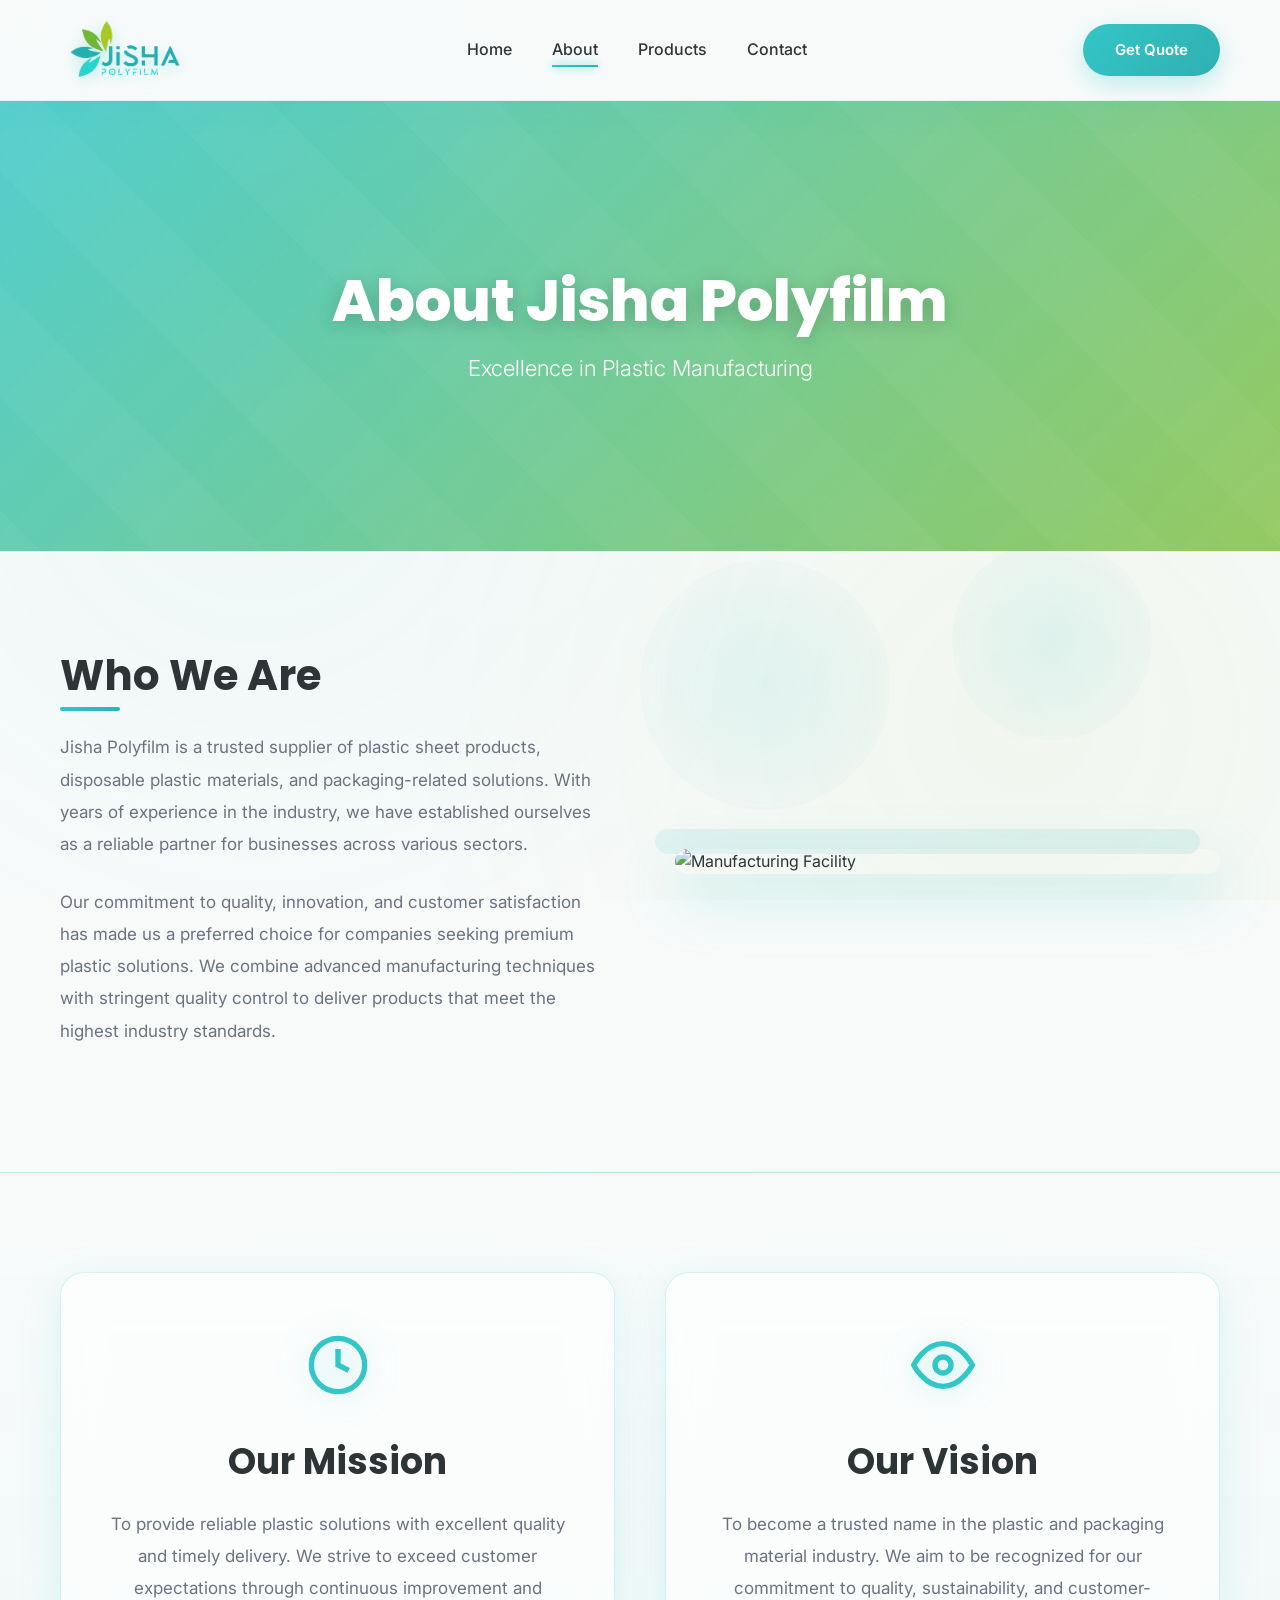
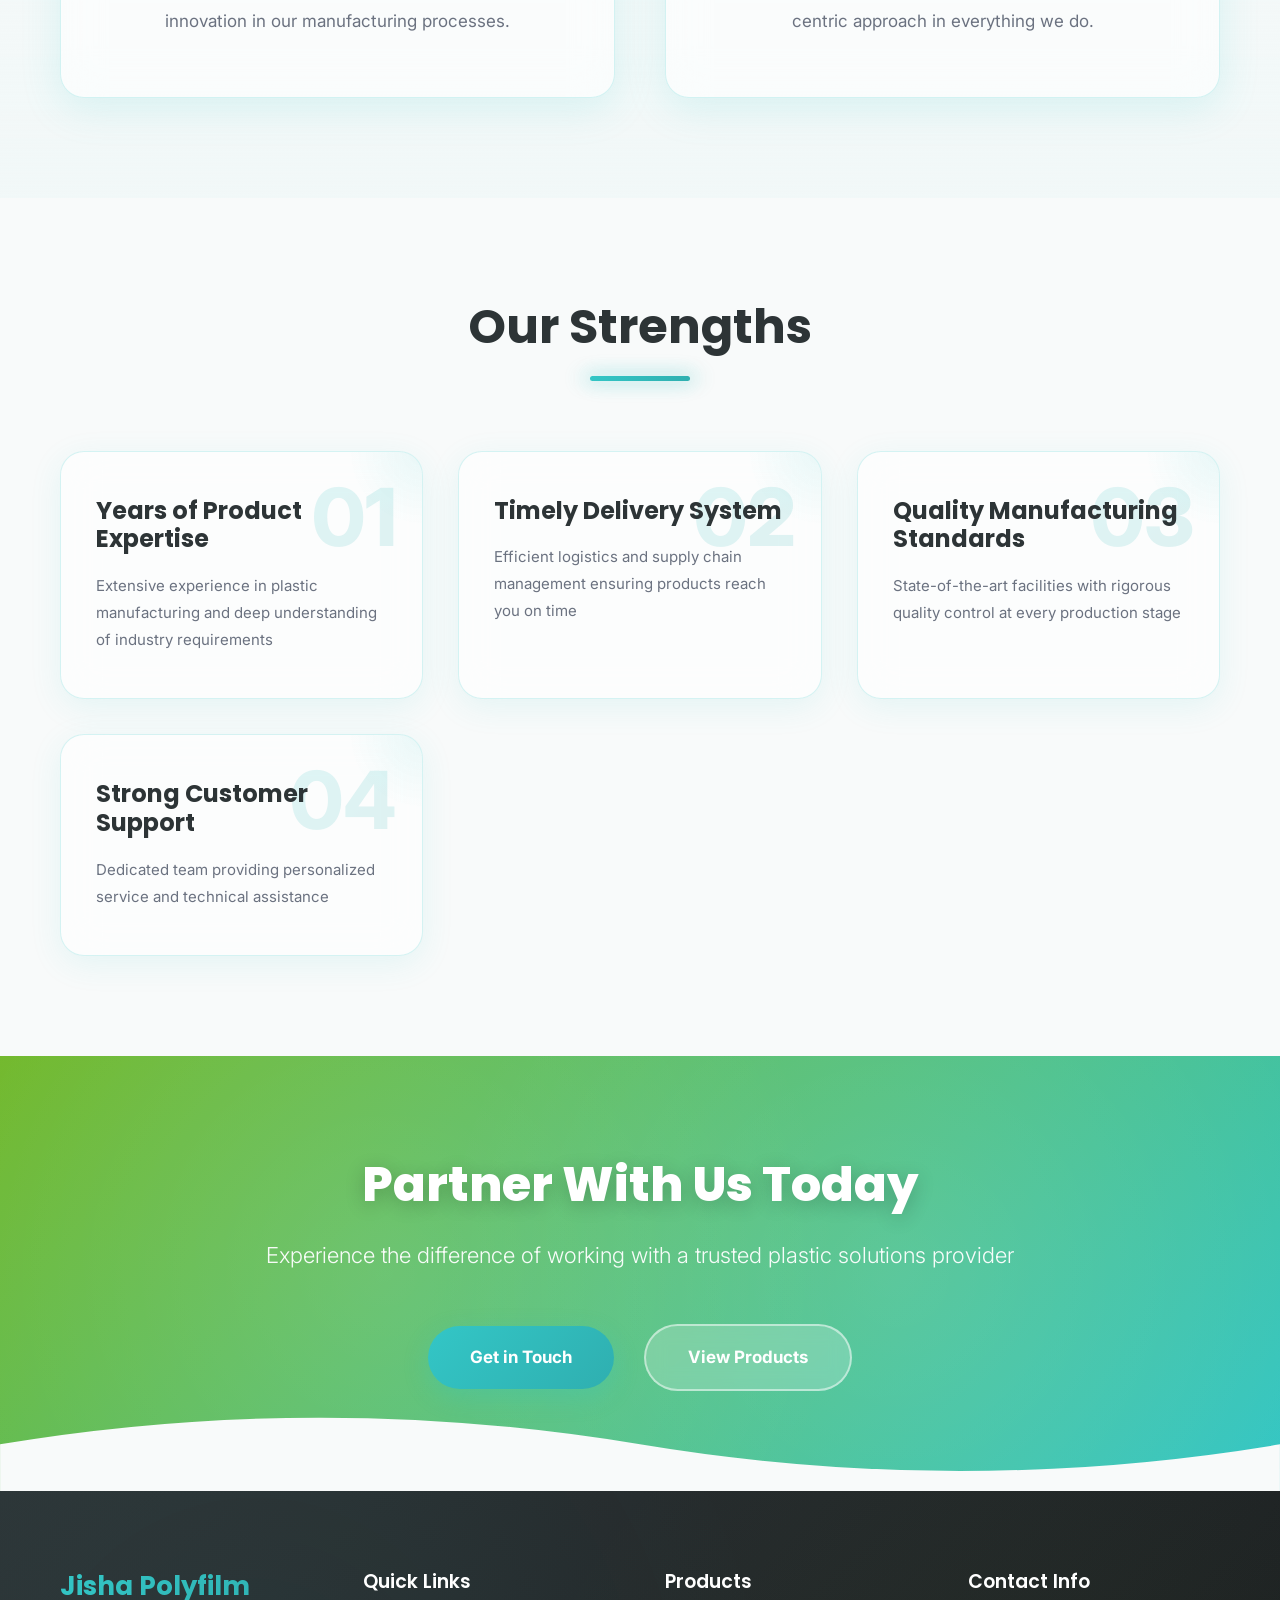
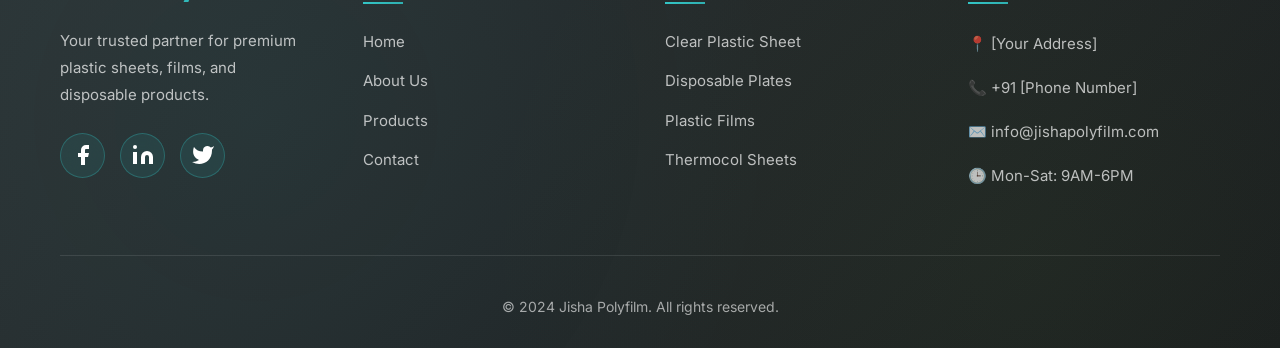
==== commit a2631c74: "second commit" ====
--- a/about.html
+++ b/about.html
@@ -24,7 +24,6 @@
             <div class="nav-wrapper">
                 <div class="logo">
                     <img src="images/logo.png" alt="Jisha Polyfilm Logo">
-                    <span>Jisha Polyfilm</span>
                 </div>
                 <nav class="nav" id="nav">
                     <ul class="nav-list">
--- a/css/style.css
+++ b/css/style.css
@@ -269,13 +269,6 @@
 .logo {
     display: flex;
     align-items: center;
-    gap: 12px;
-    font-size: 24px;
-    font-weight: 700;
-    background: var(--gradient-1);
-    -webkit-background-clip: text;
-    -webkit-text-fill-color: transparent;
-    background-clip: text;
     transition: var(--transition);
 }
 
@@ -284,8 +277,8 @@
 }
 
 .logo img {
-    width: 50px;
-    height: 50px;
+    width: 130px;
+    height: 60px;
     object-fit: contain;
     filter: drop-shadow(0 4px 8px rgba(51, 198, 198, 0.3));
     transition: var(--transition);
@@ -2269,13 +2262,9 @@
 }
 
 @media (max-width: 480px) {
-    .logo {
-        font-size: 20px;
-    }
-    
     .logo img {
-        width: 42px;
-        height: 42px;
+        width: 50px;
+        height: 50px;
     }
     
     .hero-title {
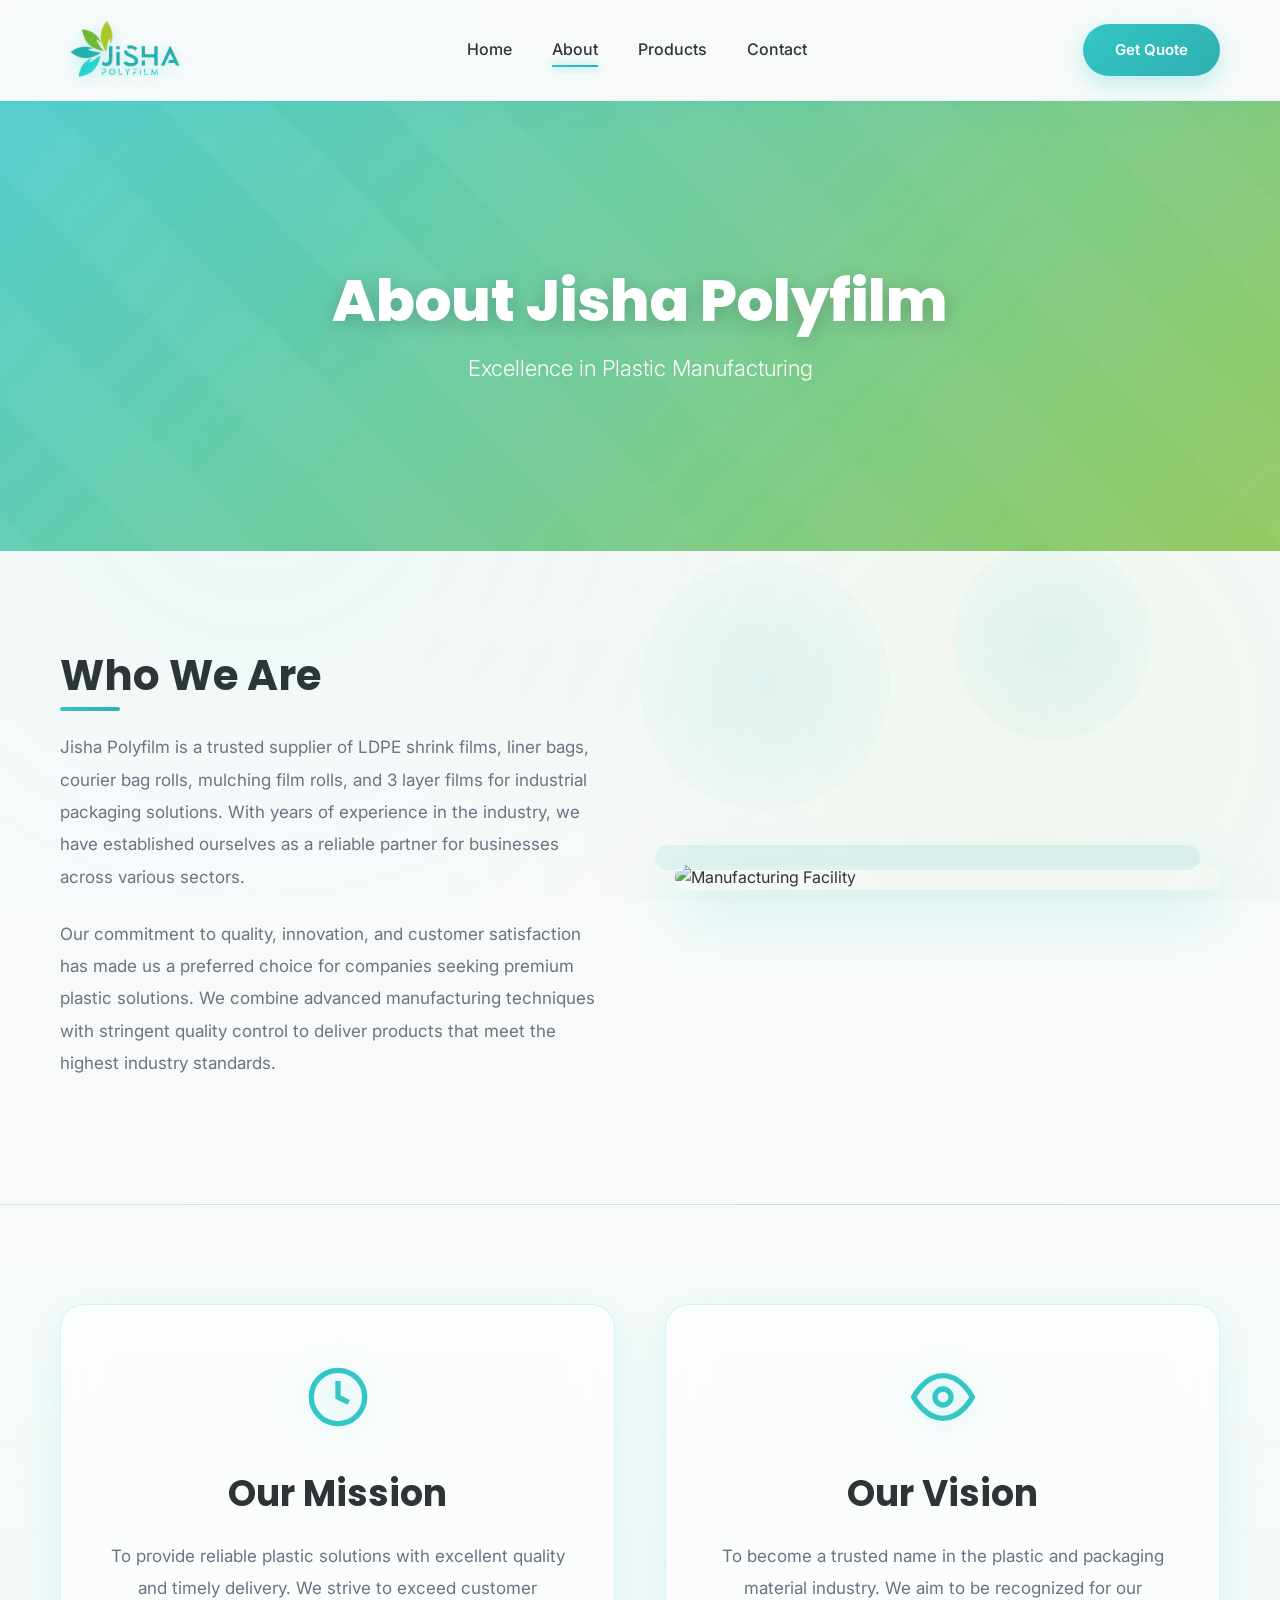
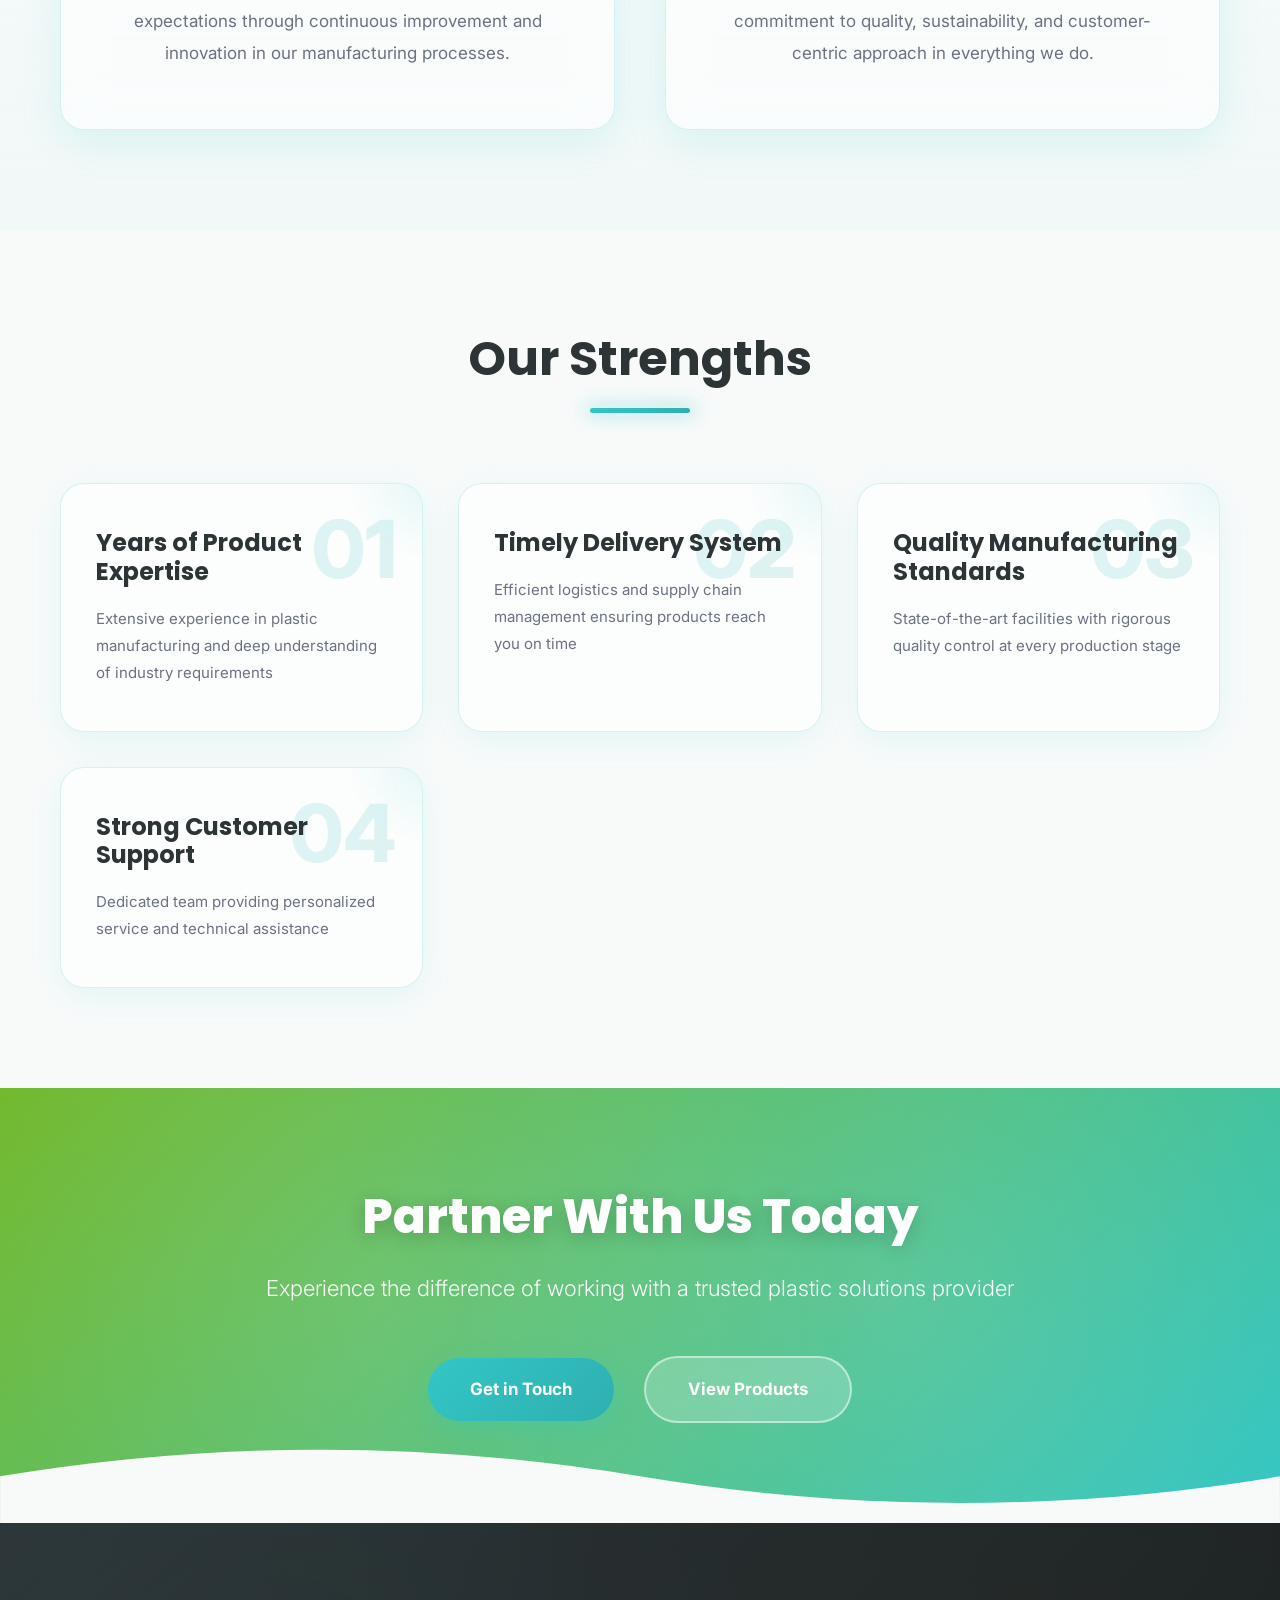
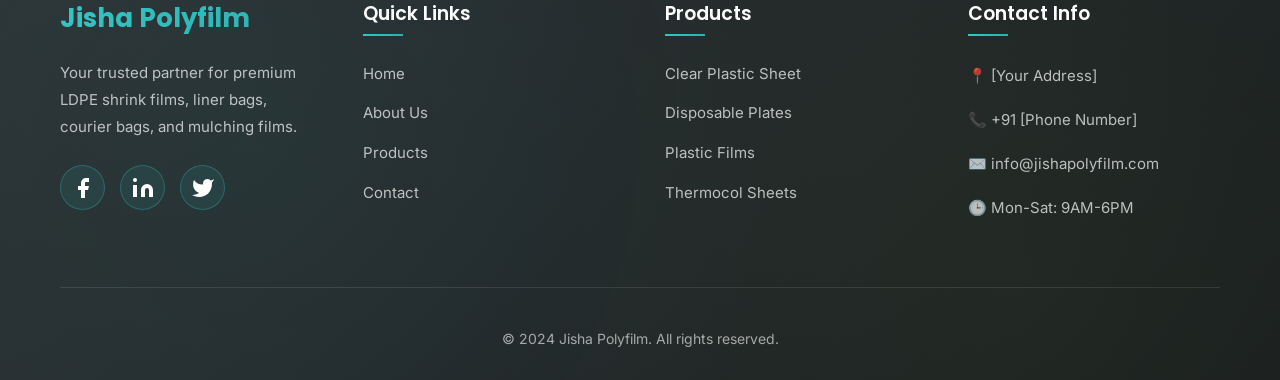
==== commit ff81f873: "Updated product pages and added new product images" ====
--- a/about.html
+++ b/about.html
@@ -3,7 +3,7 @@
 <head>
     <meta charset="UTF-8">
     <meta name="viewport" content="width=device-width, initial-scale=1.0">
-    <meta name="description" content="About Jisha Polyfilm - Trusted supplier of plastic sheets and disposable products">
+    <meta name="description" content="About Jisha Polyfilm - Trusted supplier of LDPE shrink films, liner bags, courier bags and mulching films">
     <title>About Us - Jisha Polyfilm</title>
     <link rel="stylesheet" href="css/style.css">
     <link rel="preconnect" href="https://fonts.googleapis.com">
@@ -58,7 +58,7 @@
             <div class="about-intro-content">
                 <div class="about-intro-text">
                     <h2>Who We Are</h2>
-                    <p>Jisha Polyfilm is a trusted supplier of plastic sheet products, disposable plastic materials, and packaging-related solutions. With years of experience in the industry, we have established ourselves as a reliable partner for businesses across various sectors.</p>
+                    <p>Jisha Polyfilm is a trusted supplier of LDPE shrink films, liner bags, courier bag rolls, mulching film rolls, and 3 layer films for industrial packaging solutions. With years of experience in the industry, we have established ourselves as a reliable partner for businesses across various sectors.</p>
                     <p>Our commitment to quality, innovation, and customer satisfaction has made us a preferred choice for companies seeking premium plastic solutions. We combine advanced manufacturing techniques with stringent quality control to deliver products that meet the highest industry standards.</p>
                 </div>
                 <div class="about-intro-image">
@@ -148,7 +148,7 @@
             <div class="footer-content">
                 <div class="footer-col">
                     <h3>Jisha Polyfilm</h3>
-                    <p>Your trusted partner for premium plastic sheets, films, and disposable products.</p>
+                    <p>Your trusted partner for premium LDPE shrink films, liner bags, courier bags, and mulching films.</p>
                     <div class="social-links">
                         <a href="#" aria-label="Facebook">
                             <svg width="24" height="24" viewBox="0 0 24 24" fill="currentColor">
--- a/css/style.css
+++ b/css/style.css
@@ -368,12 +368,12 @@
     align-items: center;
     background: linear-gradient(135deg, #1a1d1f 0%, #2D3436 50%, #1a1d1f 100%);
     overflow: hidden;
-    padding: 140px 0 100px;
+    padding: 60px 0 100px;
 }
 
 @media (min-height: 900px) {
     .hero-premium {
-        padding: 160px 0 120px;
+        padding: 60px 0 120px;
     }
 }
 
@@ -564,7 +564,7 @@
 .hero-premium-wrapper {
     display: grid;
     grid-template-columns: 1.2fr 1fr;
-    gap: 80px;
+    gap: 0px;
     align-items: center;
     position: relative;
     z-index: 5;
@@ -955,7 +955,7 @@
 /* Product Grid */
 .product-grid {
     display: grid;
-    grid-template-columns: repeat(auto-fit, minmax(340px, 1fr));
+    grid-template-columns: repeat(auto-fit, minmax(300px, 1fr));
     gap: 35px;
 }
 
@@ -1804,7 +1804,7 @@
 .product-image-large {
     width: 100%;
     height: 100%;
-    min-height: 400px;
+    min-height: 200px;
     position: relative;
     overflow: hidden;
 }
@@ -1837,7 +1837,7 @@
 }
 
 .product-details {
-    padding: 50px 40px 50px 0;
+    padding: 25px 25px 25px 0;
     display: flex;
     flex-direction: column;
     justify-content: center;
@@ -1846,8 +1846,8 @@
 }
 
 .product-title-large {
-    font-size: 36px;
-    margin-bottom: 25px;
+    font-size: 28px;
+    margin-bottom: 12px;
     color: var(--industrial-dark);
     font-weight: 700;
     position: relative;
@@ -1866,21 +1866,21 @@
 }
 
 .product-description-large {
-    font-size: 17px;
-    line-height: 1.9;
+    font-size: 15px;
+    line-height: 1.7;
     color: var(--text-light);
-    margin-bottom: 30px;
+    margin-bottom: 18px;
 }
 
 .product-features {
     list-style: none;
-    margin-bottom: 35px;
+    margin-bottom: 22px;
 }
 
 .product-features li {
-    font-size: 16px;
+    font-size: 14px;
     color: var(--text-light);
-    padding: 12px 0;
+    padding: 7px 0;
     padding-left: 35px;
     position: relative;
     transition: var(--transition);
@@ -2069,7 +2069,7 @@
     }
     
     .product-image-large {
-        min-height: 350px;
+        min-height: 180px;
     }
     
     .product-details {
@@ -2650,11 +2650,11 @@
 /* Responsive Hero Premium */
 @media (max-width: 1200px) {
     .hero-premium {
-        padding: 130px 0 90px;
+        padding: 60px 0 90px;
     }
     
     .hero-premium-wrapper {
-        gap: 50px;
+        gap: 0px;
     }
     
     .hero-glass-card {
@@ -2687,12 +2687,12 @@
 @media (max-width: 1024px) {
     .hero-premium {
         min-height: auto;
-        padding: 120px 0 70px;
+        padding: 60px 0 70px;
     }
     
     .hero-premium-wrapper {
         grid-template-columns: 1fr;
-        gap: 35px;
+        gap: 0px;
     }
     
     .hero-glass-card {
@@ -2735,7 +2735,7 @@
 @media (max-width: 768px) {
     .hero-premium {
         min-height: auto;
-        padding: 110px 0 60px;
+        padding: 60px 0 60px;
     }
     
     .hero-glass-card {
@@ -2808,7 +2808,7 @@
 
 @media (max-width: 480px) {
     .hero-premium {
-        padding: 100px 0 50px;
+        padding: 60px 0 50px;
     }
     
     .hero-glass-card {
